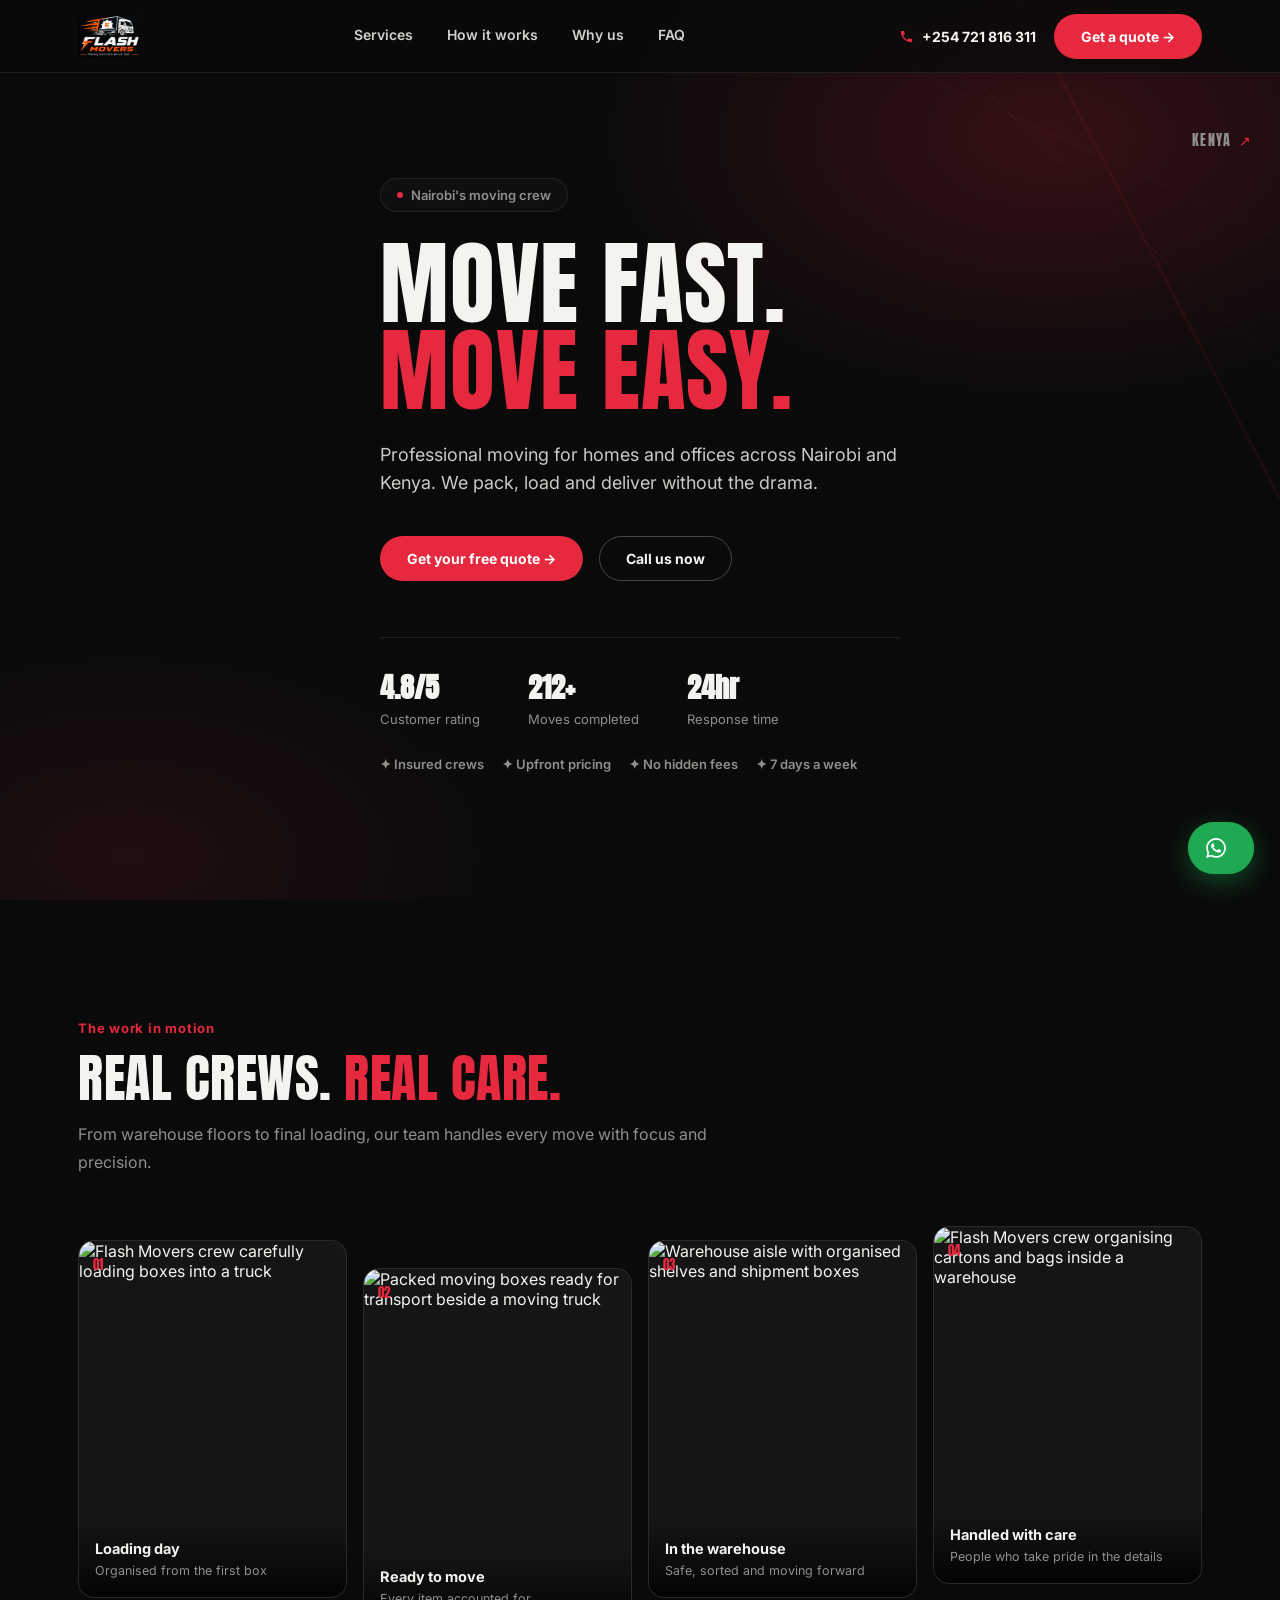
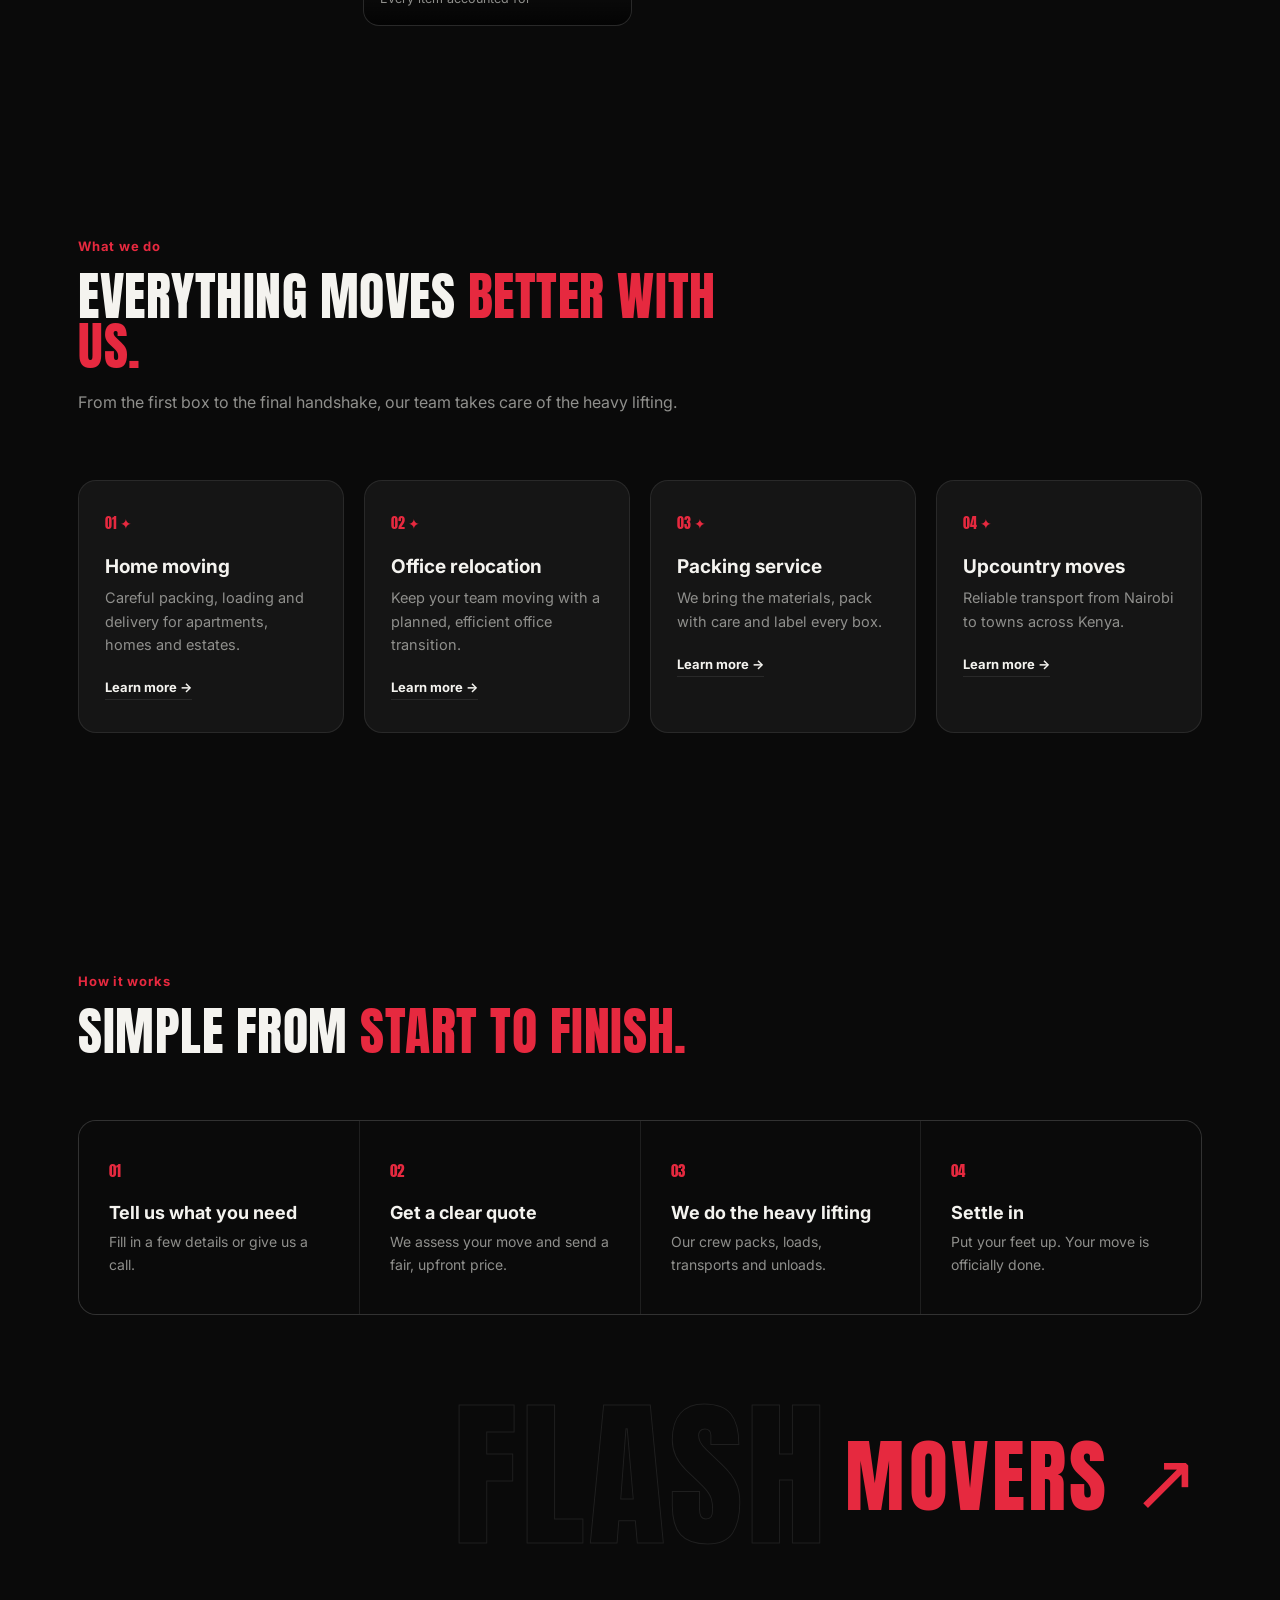
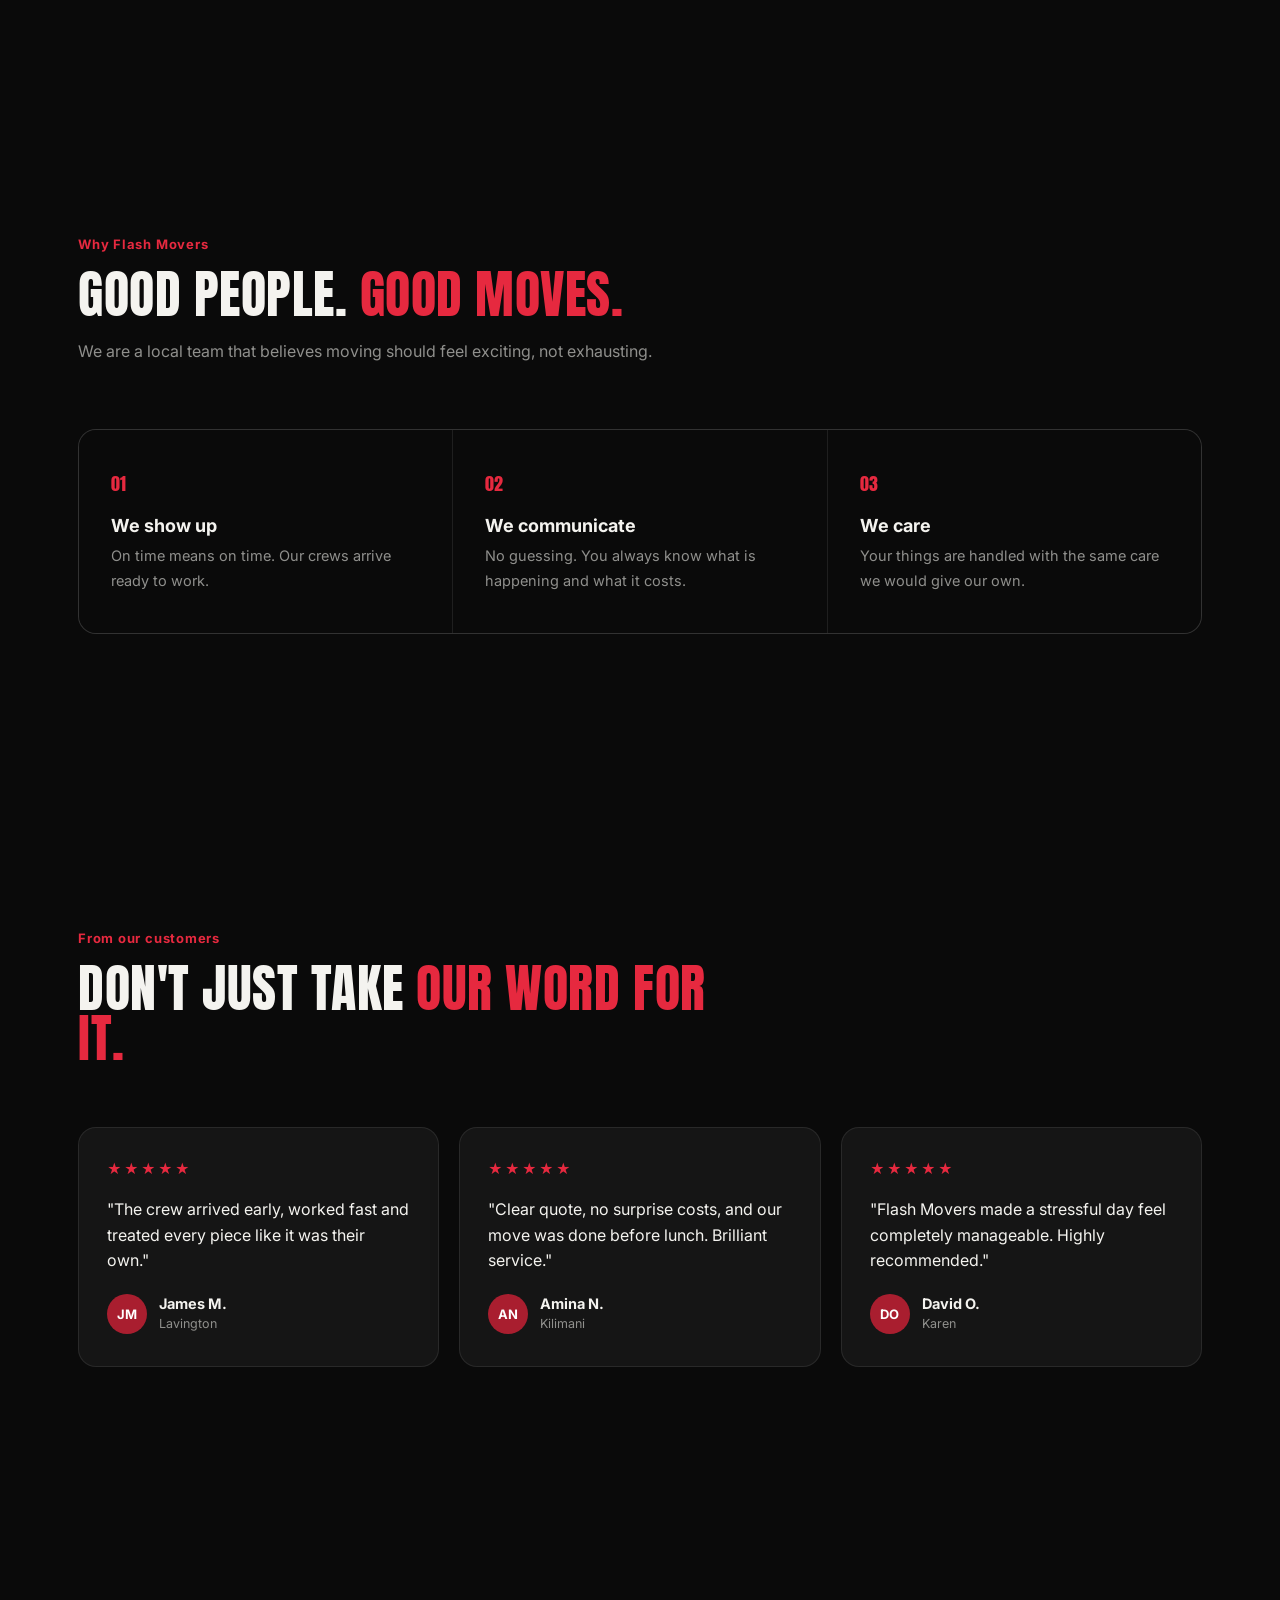
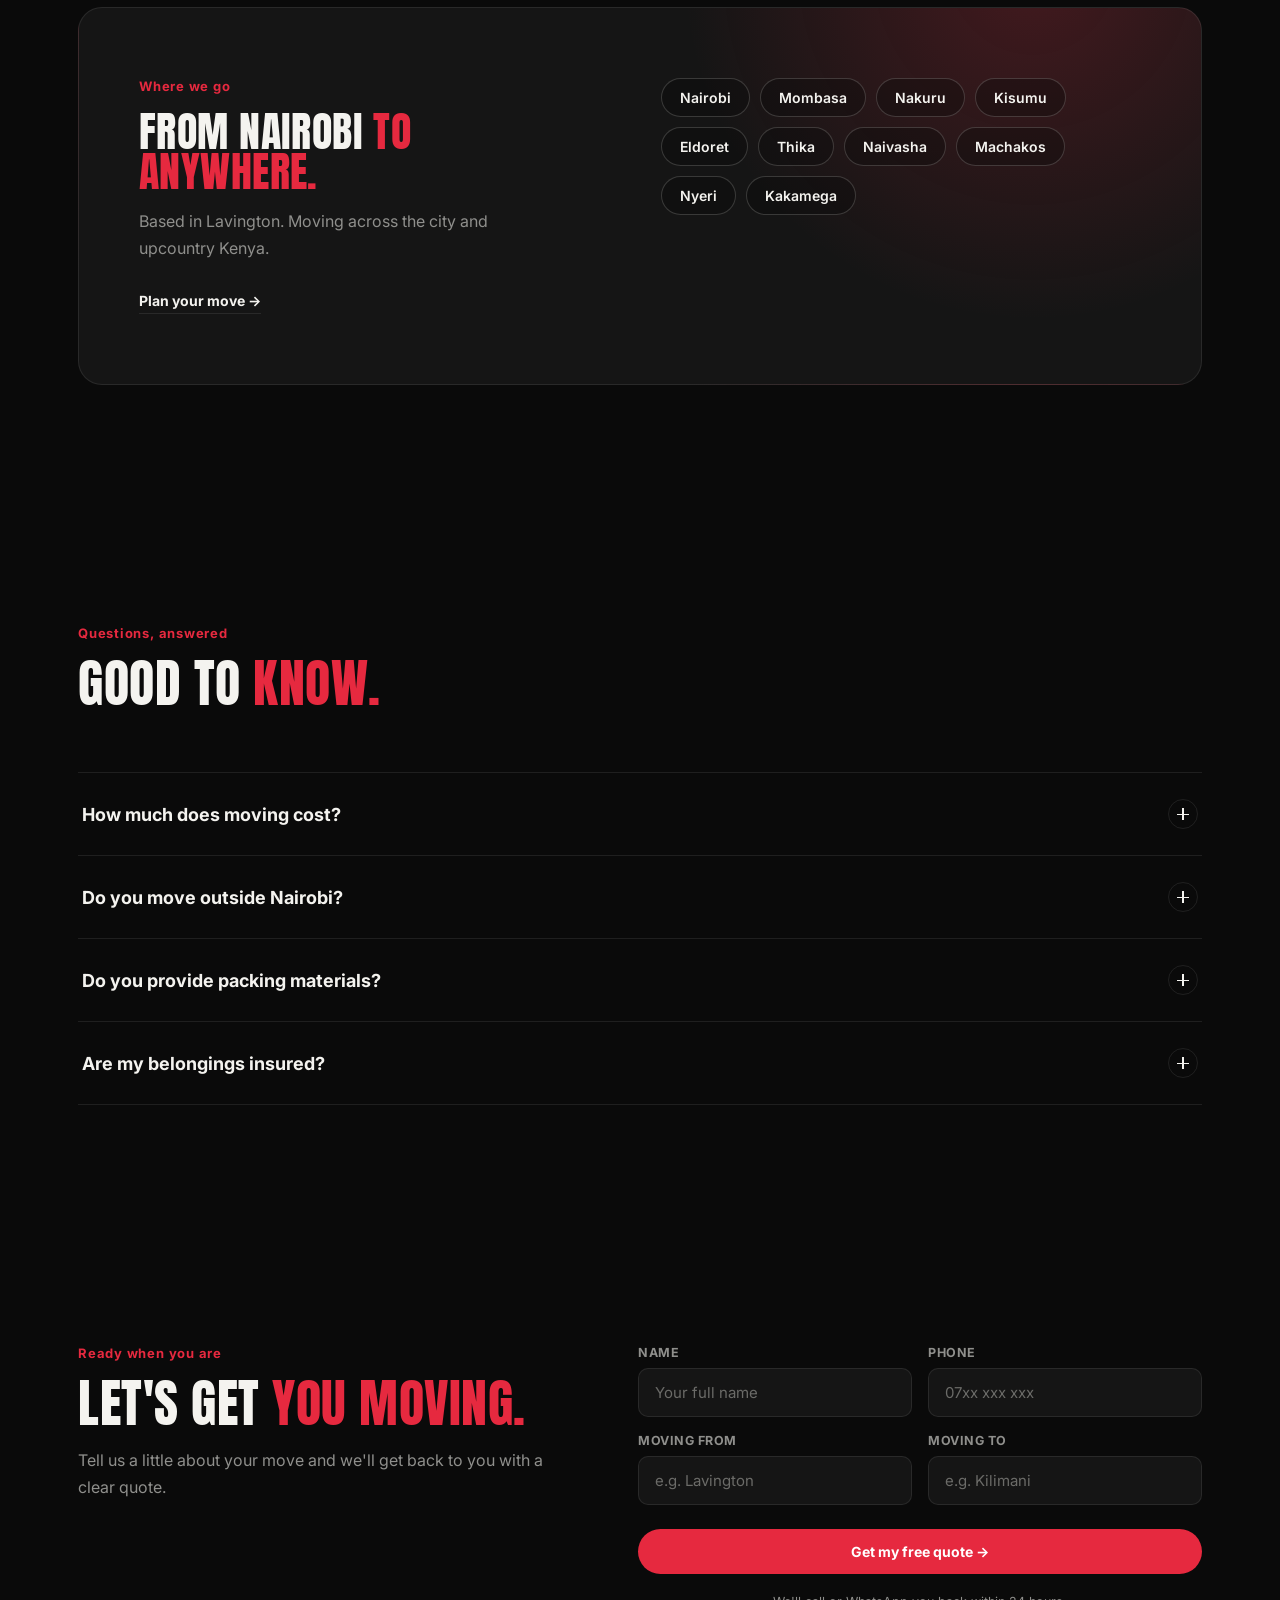
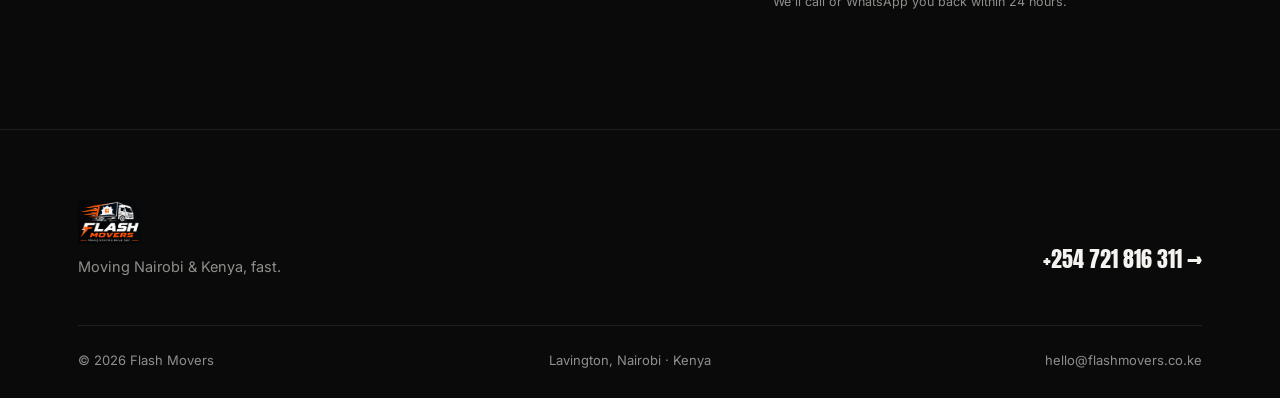
==== index.html @ 9893eeb0 "Rename flash-movers.html to index.html" ====
<!DOCTYPE html>
<html lang="en">
<head>
<meta charset="UTF-8">
<meta name="viewport" content="width=device-width, initial-scale=1, user-scalable=no">
<meta name="theme-color" content="#090909">
<meta name="description" content="Professional moving for homes and offices across Nairobi and Kenya. We pack, load and deliver without the drama.">
<title>Flash Movers | Moving Nairobi &amp; Kenya, fast.</title>
<link rel="preconnect" href="https://fonts.googleapis.com">
<link rel="preconnect" href="https://fonts.gstatic.com" crossorigin>
<link href="https://fonts.googleapis.com/css2?family=Anton&family=Inter:wght@400;500;600;700;800&display=swap" rel="stylesheet">
<style>
:root{
  --black:#0a0a0a;
  --charcoal:#151515;
  --charcoal-2:#1c1c1c;
  --red:#e6293f;
  --red-dim:#a91e2f;
  --white:#f4f3ef;
  --gray:#8f8f8c;
  --line:rgba(244,243,239,0.09);
}
*{margin:0;padding:0;box-sizing:border-box;}
html{scroll-behavior:smooth;}
body{
  background:var(--black);
  color:var(--white);
  font-family:'Inter',sans-serif;
  overflow-x:hidden;
  -webkit-font-smoothing:antialiased;
}
h1,h2,h3,.display{
  font-family:'Anton',sans-serif;
  font-weight:400;
  letter-spacing:0.01em;
  line-height:0.95;
  text-transform:uppercase;
}
a{color:inherit;text-decoration:none;}
ul{list-style:none;}
img{max-width:100%;display:block;}
button{font-family:inherit;}
.wrap{max-width:1180px;margin:0 auto;padding:0 28px;}
::selection{background:var(--red);color:var(--white);}

/* ---------- Nav ---------- */
header{
  position:fixed;top:0;left:0;right:0;z-index:50;
  background:rgba(10,10,10,0.82);backdrop-filter:blur(10px);
  border-bottom:1px solid var(--line);
}
.nav{display:flex;align-items:center;justify-content:space-between;height:72px;}
.logo{font-family:'Anton',sans-serif;font-size:20px;letter-spacing:0.03em;display:flex;align-items:center;gap:8px;text-transform:uppercase;}
.logo .bolt{color:var(--red);}
.logo img{height:44px;width:auto;display:block;}
.nav-links{display:flex;gap:34px;font-size:14px;font-weight:600;}
.nav-links a{position:relative;padding-bottom:4px;color:var(--white);opacity:0.85;}
.nav-links a::after{content:'';position:absolute;left:0;bottom:0;width:0;height:2px;background:var(--red);transition:width .3s ease;}
.nav-links a:hover{opacity:1;}
.nav-links a:hover::after{width:100%;}
.nav-right{display:flex;align-items:center;gap:18px;}
.nav-phone{font-size:14px;font-weight:700;display:flex;align-items:center;gap:8px;}
.nav-phone svg{width:15px;height:15px;fill:var(--red);}
.btn{
  display:inline-flex;align-items:center;gap:10px;padding:13px 26px;font-size:14px;font-weight:700;
  border-radius:999px;border:1px solid transparent;cursor:pointer;
  transition:transform .25s cubic-bezier(.2,.8,.2,1), background .3s ease, color .3s ease, border-color .3s ease;
}
.btn-primary{background:var(--red);color:#fff;}
.btn-primary:hover{transform:translateY(-2px);background:#ff3850;}
.btn-ghost{border-color:rgba(244,243,239,0.25);color:var(--white);background:transparent;}
.btn-ghost:hover{border-color:var(--white);transform:translateY(-2px);}
.btn-text{display:inline-flex;align-items:center;gap:8px;font-weight:700;font-size:14px;color:var(--white);border-bottom:1px solid var(--line);padding-bottom:4px;transition:border-color .3s ease,color .3s ease,gap .3s ease;}
.btn-text:hover{color:var(--red);border-color:var(--red);gap:12px;}
.menu-toggle{display:none;background:none;border:1px solid var(--line);border-radius:10px;width:40px;height:40px;align-items:center;justify-content:center;cursor:pointer;}
.menu-toggle svg{width:18px;height:18px;fill:var(--white);}
.mobile-menu{
  display:none;position:fixed;inset:72px 0 0 0;z-index:49;background:var(--black);
  padding:36px 28px;flex-direction:column;gap:4px;border-top:1px solid var(--line);
  transform:translateY(-12px);opacity:0;pointer-events:none;transition:opacity .3s ease, transform .3s ease;
}
.mobile-menu.open{opacity:1;transform:translateY(0);pointer-events:auto;}
.mobile-menu a{padding:18px 0;font-size:22px;font-family:'Anton',sans-serif;text-transform:uppercase;border-bottom:1px solid var(--line);}
.mobile-menu .btn{margin-top:24px;justify-content:center;}

/* ---------- Hero ---------- */
.hero{
  position:relative;min-height:100svh;display:flex;align-items:center;
  padding-top:110px;padding-bottom:60px;overflow:hidden;
}
.hero-bg{
  position:absolute;inset:0;z-index:0;
  background:
    radial-gradient(ellipse 60% 50% at 82% 15%, rgba(230,41,63,0.20), transparent 60%),
    radial-gradient(ellipse 50% 40% at 10% 95%, rgba(230,41,63,0.10), transparent 60%);
}
.hero-lines{position:absolute;inset:0;z-index:0;opacity:0.5;}
.hero-content{position:relative;z-index:2;max-width:780px;}
.eyebrow-tag{
  display:inline-flex;align-items:center;gap:8px;font-size:13px;font-weight:600;color:var(--gray);
  border:1px solid var(--line);padding:8px 16px;border-radius:999px;margin-bottom:28px;
  background:rgba(21,21,21,0.5);
}
.eyebrow-tag span.dot{width:6px;height:6px;border-radius:50%;background:var(--red);animation:pulse 1.6s infinite;}
@keyframes pulse{
  0%{box-shadow:0 0 0 0 rgba(230,41,63,0.6);}
  70%{box-shadow:0 0 0 8px rgba(230,41,63,0);}
  100%{box-shadow:0 0 0 0 rgba(230,41,63,0);}
}
.hero h1{font-size:clamp(46px,8vw,92px);margin-bottom:26px;}
.hero h1 em{font-style:normal;color:var(--red);}
.hero p.lead{font-size:18px;color:#c9c9c5;max-width:520px;line-height:1.6;margin-bottom:38px;}
.hero-ctas{display:flex;gap:16px;flex-wrap:wrap;margin-bottom:56px;}
.hero-stats{display:flex;gap:48px;flex-wrap:wrap;border-top:1px solid var(--line);padding-top:28px;margin-bottom:28px;}
.stat b{font-family:'Anton',sans-serif;font-size:28px;display:block;color:var(--white);}
.stat span{font-size:13px;color:var(--gray);}
.hero-tags{display:flex;flex-wrap:wrap;gap:8px 18px;font-size:13px;color:var(--gray);font-weight:600;}
.hero-kenya{
  position:absolute;right:28px;top:130px;z-index:2;font-family:'Anton',sans-serif;
  font-size:14px;letter-spacing:0.08em;color:var(--gray);display:flex;align-items:center;gap:8px;
}
.hero-kenya span{color:var(--red);}

/* ---------- Section shared ---------- */
section{padding:120px 0;position:relative;}
.section-head{max-width:640px;margin-bottom:64px;}
.section-eyebrow{font-size:13px;font-weight:700;letter-spacing:0.06em;color:var(--red);margin-bottom:18px;display:block;}
.section-head h2{font-size:clamp(32px,4.5vw,52px);margin-bottom:18px;}
.section-head h2 em{font-style:normal;color:var(--red);}
.section-head p{color:var(--gray);font-size:16px;line-height:1.7;}

/* ---------- Gallery (work in motion) ---------- */
.work-grid{display:grid;grid-template-columns:repeat(4,1fr);gap:16px;}
.work-item{position:relative;border-radius:16px;overflow:hidden;aspect-ratio:3/4;border:1px solid var(--line);background:var(--charcoal);}
.work-item:nth-child(2){transform:translateY(28px);}
.work-item:nth-child(4){transform:translateY(-14px);}
.work-item img{width:100%;height:100%;object-fit:cover;transition:transform .5s cubic-bezier(.2,.8,.2,1);}
.work-item:hover img{transform:scale(1.07);}
.work-num{position:absolute;top:14px;left:14px;font-family:'Anton',sans-serif;font-size:13px;color:var(--red);z-index:1;}
.work-cap{
  position:absolute;left:0;right:0;bottom:0;padding:18px 16px;
  background:linear-gradient(0deg, rgba(0,0,0,0.85), transparent);
}
.work-cap b{display:block;font-size:14.5px;font-weight:700;margin-bottom:2px;}
.work-cap span{font-size:12.5px;color:var(--gray);}

/* ---------- Services ---------- */
.services-grid{display:grid;grid-template-columns:repeat(4,1fr);gap:20px;}
.service-card{
  background:var(--charcoal);border:1px solid var(--line);border-radius:18px;
  padding:32px 26px;transition:border-color .3s ease, transform .3s ease, background .3s ease;
}
.service-card:hover{border-color:rgba(230,41,63,0.5);transform:translateY(-6px);background:var(--charcoal-2);}
.service-num{font-family:'Anton',sans-serif;font-size:14px;color:var(--red);display:flex;align-items:center;gap:6px;margin-bottom:24px;}
.service-card h3{font-family:'Inter',sans-serif;text-transform:none;font-weight:700;font-size:19px;margin-bottom:10px;letter-spacing:0;}
.service-card p{font-size:14.5px;color:var(--gray);line-height:1.6;margin-bottom:20px;}
.service-card .btn-text{font-size:13px;}

/* ---------- Process ---------- */
.process-wrap{position:relative;}
.process{
  display:grid;grid-template-columns:repeat(4,1fr);gap:1px;
  background:var(--line);border:1px solid var(--line);border-radius:18px;overflow:hidden;
}
.process-step{background:var(--black);padding:38px 30px;position:relative;}
.process-step .num{font-family:'Anton',sans-serif;font-size:15px;color:var(--red);display:block;margin-bottom:22px;}
.process-step h3{font-family:'Inter',sans-serif;text-transform:none;font-size:18px;font-weight:700;letter-spacing:0;margin-bottom:10px;}
.process-step p{font-size:14px;color:var(--gray);line-height:1.6;}
.process-wm{
  font-family:'Anton',sans-serif;font-size:clamp(60px,13vw,160px);color:transparent;
  -webkit-text-stroke:1px var(--line);text-align:right;margin-top:40px;letter-spacing:0.02em;
  display:flex;align-items:center;justify-content:flex-end;gap:16px;
}
.process-wm span{-webkit-text-stroke:0;color:var(--red);font-size:0.5em;}

/* ---------- Why us ---------- */
.why-grid{display:grid;grid-template-columns:repeat(3,1fr);gap:1px;background:var(--line);border:1px solid var(--line);border-radius:18px;overflow:hidden;margin-bottom:56px;}
.why-item{background:var(--black);padding:40px 32px;}
.why-num{font-family:'Anton',sans-serif;color:var(--red);font-size:18px;display:block;margin-bottom:20px;}
.why-item h3{font-family:'Inter',sans-serif;text-transform:none;letter-spacing:0;font-size:18px;font-weight:700;margin-bottom:10px;}
.why-item p{font-size:14.5px;color:var(--gray);line-height:1.7;}
.why-wm{
  font-family:'Anton',sans-serif;font-size:clamp(50px,11vw,140px);color:transparent;
  -webkit-text-stroke:1px var(--line);text-align:center;letter-spacing:0.02em;display:flex;
  align-items:center;justify-content:center;gap:16px;
}
.why-wm span{-webkit-text-stroke:0;color:var(--red);font-size:0.55em;}

/* ---------- Testimonials ---------- */
.testi-grid{display:grid;grid-template-columns:repeat(3,1fr);gap:20px;}
.testi-card{background:var(--charcoal);border:1px solid var(--line);border-radius:18px;padding:32px 28px;display:flex;flex-direction:column;gap:20px;}
.stars{color:var(--red);font-size:14px;letter-spacing:2px;}
.testi-card blockquote{font-size:16px;line-height:1.6;color:var(--white);flex:1;}
.testi-who{display:flex;align-items:center;gap:12px;}
.testi-avatar{
  width:40px;height:40px;border-radius:50%;background:var(--red-dim);color:#fff;
  display:flex;align-items:center;justify-content:center;font-size:13px;font-weight:700;flex-shrink:0;
}
.testi-who b{display:block;font-size:14.5px;font-weight:700;}
.testi-who span{font-size:12.5px;color:var(--gray);}

/* ---------- Coverage ---------- */
.coverage{
  border-radius:24px;padding:70px 60px;display:flex;justify-content:space-between;gap:40px;
  flex-wrap:wrap;position:relative;overflow:hidden;isolation:isolate;
  background:
    radial-gradient(circle 500px at 85% -10%, rgba(230,41,63,0.22), transparent 70%),
    var(--charcoal);
  border:1px solid var(--line);
}
.coverage-text{max-width:420px;position:relative;z-index:1;}
.coverage-text h2{font-size:clamp(28px,4vw,42px);margin-bottom:16px;}
.coverage-text h2 em{font-style:normal;color:var(--red);}
.coverage-text p{color:var(--gray);line-height:1.7;margin-bottom:28px;}
.coverage-towns{display:flex;flex-wrap:wrap;gap:10px;position:relative;z-index:1;align-content:flex-start;max-width:480px;}
.town{padding:10px 18px;border:1px solid rgba(244,243,239,0.18);border-radius:999px;font-size:14px;font-weight:600;background:rgba(10,10,10,0.35);}

/* ---------- FAQ ---------- */
.faq-list{border-top:1px solid var(--line);}
.faq-item{border-bottom:1px solid var(--line);}
.faq-q{
  display:flex;align-items:center;justify-content:space-between;gap:20px;width:100%;
  background:none;border:none;color:var(--white);text-align:left;padding:26px 4px;
  font-size:18px;font-weight:700;cursor:pointer;font-family:'Inter',sans-serif;
}
.faq-q .plus{
  flex-shrink:0;width:30px;height:30px;border-radius:50%;border:1px solid var(--line);
  display:flex;align-items:center;justify-content:center;position:relative;transition:transform .3s ease,border-color .3s ease;
}
.faq-q .plus::before,.faq-q .plus::after{content:'';position:absolute;background:var(--white);transition:transform .3s ease;}
.faq-q .plus::before{width:12px;height:1.5px;}
.faq-q .plus::after{width:1.5px;height:12px;}
.faq-item.open .faq-q .plus{border-color:var(--red);}
.faq-item.open .faq-q .plus::after{transform:rotate(90deg) scaleY(0);}
.faq-a{max-height:0;overflow:hidden;transition:max-height .35s ease;}
.faq-a p{padding:0 4px 26px;color:var(--gray);font-size:15px;line-height:1.7;max-width:640px;}

/* ---------- Contact ---------- */
.contact-grid{display:grid;grid-template-columns:1fr 1fr;gap:60px;align-items:flex-start;}
.contact-text h2{font-size:clamp(32px,4.5vw,52px);margin-bottom:18px;}
.contact-text h2 em{font-style:normal;color:var(--red);}
.contact-text p{color:var(--gray);font-size:16px;line-height:1.7;}
.contact-form{display:grid;grid-template-columns:1fr 1fr;gap:16px;}
.field{display:flex;flex-direction:column;gap:8px;}
.field.full{grid-column:1/-1;}
.field label{font-size:12.5px;font-weight:700;color:var(--gray);text-transform:uppercase;letter-spacing:0.04em;}
.field input{
  background:var(--charcoal);border:1px solid var(--line);border-radius:10px;padding:14px 16px;
  color:var(--white);font-size:15px;font-family:'Inter',sans-serif;transition:border-color .3s ease;
}
.field input:focus{outline:none;border-color:var(--red);}
.field input::placeholder{color:#6b6b68;}
.contact-form .btn{grid-column:1/-1;justify-content:center;margin-top:8px;}
.form-note{grid-column:1/-1;font-size:12.5px;color:var(--gray);text-align:center;margin-top:4px;}

/* ---------- Footer ---------- */
footer{border-top:1px solid var(--line);padding:70px 0 30px;}
.footer-top{display:flex;justify-content:space-between;align-items:flex-end;flex-wrap:wrap;gap:24px;margin-bottom:50px;}
.footer-brand .logo{margin-bottom:14px;}
.footer-brand p{color:var(--gray);font-size:14.5px;}
.footer-phone{font-family:'Anton',sans-serif;font-size:22px;display:flex;align-items:center;gap:10px;}
.footer-phone svg{width:16px;height:16px;fill:var(--red);}
.footer-bottom{border-top:1px solid var(--line);padding-top:26px;display:flex;justify-content:space-between;flex-wrap:wrap;gap:12px;font-size:13px;color:var(--gray);}
.footer-bottom a:hover{color:var(--red);}

/* ---------- Responsive ---------- */
@media (max-width:900px){
  .nav-links{display:none;}
  .menu-toggle{display:flex;}
  .nav-phone{display:none;}
  .hero-kenya{display:none;}
  .work-grid{grid-template-columns:repeat(2,1fr);}
  .work-item:nth-child(2),.work-item:nth-child(4){transform:none;}
  .services-grid{grid-template-columns:1fr 1fr;}
  .process{grid-template-columns:1fr 1fr;}
  .why-grid{grid-template-columns:1fr;}
  .testi-grid{grid-template-columns:1fr;}
  .contact-grid{grid-template-columns:1fr;}
  .coverage{padding:44px 26px;}
  .footer-top{flex-direction:column;align-items:flex-start;}
}
@media (max-width:560px){
  .services-grid{grid-template-columns:1fr;}
  .process{grid-template-columns:1fr;}
  .contact-form{grid-template-columns:1fr;}
  .hero-stats{gap:30px;}
  .hero-ctas{flex-direction:column;width:100%;}
  .hero-ctas .btn{width:100%;justify-content:center;}
}

@media (prefers-reduced-motion: reduce){
  *{animation-duration:0.001ms !important;transition-duration:0.001ms !important;}
  .reveal{opacity:1;transform:none;}
}

:focus-visible{outline:2px solid var(--red);outline-offset:3px;}

/* ---------- Cursor flash trail ---------- */
#flash-trail{position:fixed;inset:0;pointer-events:none;z-index:40;mix-blend-mode:screen;}
.streak{
  position:absolute;width:2px;height:160px;
  background:linear-gradient(180deg, transparent, rgba(230,41,63,0.9), transparent);
  border-radius:2px;transform-origin:center;opacity:0;filter:blur(0.5px);
}
@media (max-width:900px){#flash-trail{display:none;}}

/* ---------- WhatsApp float ---------- */
.wa-float{
  position:fixed;bottom:26px;right:26px;z-index:60;display:flex;align-items:center;gap:10px;
  background:#1ea952;color:#fff;padding:14px 16px;border-radius:999px;
  box-shadow:0 8px 26px rgba(30,169,82,0.4);font-size:14px;font-weight:700;
  transition:transform .3s cubic-bezier(.2,.8,.2,1), padding .3s ease;
}
.wa-float svg{width:24px;height:24px;fill:#fff;flex-shrink:0;}
.wa-float span{max-width:0;overflow:hidden;white-space:nowrap;transition:max-width .35s ease;}
.wa-float:hover{transform:translateY(-4px) scale(1.03);}
.wa-float:hover span{max-width:140px;}
.wa-float::after{
  content:'';position:absolute;inset:0;border-radius:999px;
  border:2px solid rgba(30,169,82,0.6);animation:ring 2.2s infinite;
}
@keyframes ring{
  0%{transform:scale(1);opacity:0.7;}
  100%{transform:scale(1.5);opacity:0;}
}
@media (max-width:560px){
  .wa-float{bottom:18px;right:18px;padding:14px;}
  .wa-float span{display:none;}
}
</style>
</head>
<body>
<div id="flash-trail"></div>

<a class="wa-float" href="https://wa.me/254721816311" target="_blank" rel="noopener" aria-label="Chat with us on WhatsApp">
  <svg viewBox="0 0 24 24"><path d="M12.04 2C6.58 2 2.13 6.45 2.13 11.91c0 1.75.46 3.45 1.32 4.95L2 22l5.28-1.38a9.86 9.86 0 0 0 4.76 1.21h.01c5.46 0 9.9-4.45 9.9-9.91C21.96 6.45 17.5 2 12.04 2zm0 18.02h-.01a8.1 8.1 0 0 1-4.14-1.13l-.3-.18-3.13.82.84-3.05-.19-.31a8.13 8.13 0 0 1-1.24-4.26c0-4.5 3.66-8.16 8.17-8.16 2.18 0 4.23.85 5.78 2.4a8.1 8.1 0 0 1 2.39 5.77c0 4.5-3.67 8.1-8.17 8.1zm4.48-6.12c-.24-.12-1.45-.72-1.68-.8-.22-.08-.39-.12-.55.12-.16.24-.63.8-.78.97-.14.16-.29.18-.53.06-.24-.12-1.03-.38-1.96-1.21-.72-.65-1.21-1.44-1.35-1.68-.14-.24-.02-.37.11-.49.11-.11.24-.29.36-.43.12-.14.16-.24.24-.4.08-.16.04-.31-.02-.43-.06-.12-.55-1.32-.75-1.81-.2-.48-.4-.41-.55-.42-.14-.01-.31-.01-.47-.01a.9.9 0 0 0-.65.31c-.22.24-.86.84-.86 2.05 0 1.21.88 2.38 1 2.54.12.16 1.73 2.64 4.19 3.7.59.25 1.05.4 1.41.52.59.19 1.13.16 1.56.1.48-.07 1.45-.59 1.65-1.17.2-.57.2-1.06.14-1.17-.06-.11-.22-.17-.46-.29z"/></svg>
  <span>Chat on WhatsApp</span>
</a>

<header id="site-header">
  <div class="wrap nav">
    <a href="#" class="logo" aria-label="Flash Movers home"><img src="[data-uri]" alt="Flash Movers logo"></a>
    <nav class="nav-links">
      <a href="#services">Services</a>
      <a href="#process">How it works</a>
      <a href="#why">Why us</a>
      <a href="#faq">FAQ</a>
    </nav>
    <div class="nav-right">
      <a class="nav-phone" href="tel:+254721816311">
        <svg viewBox="0 0 24 24"><path d="M6.6 10.8c1.4 2.8 3.8 5.1 6.6 6.6l2.2-2.2c.3-.3.7-.4 1-.2 1.1.4 2.3.6 3.6.6.6 0 1 .4 1 1V20c0 .6-.4 1-1 1C10.5 21 3 13.5 3 4c0-.6.4-1 1-1h3.5c.6 0 1 .4 1 1 0 1.3.2 2.5.6 3.6.1.4 0 .8-.2 1L6.6 10.8z"/></svg>
        +254 721 816 311
      </a>
      <a href="#contact" class="btn btn-primary">Get a quote →</a>
      <button class="menu-toggle" id="menuToggle" aria-label="Menu" aria-expanded="false">
        <svg viewBox="0 0 24 24"><path d="M3 6h18v2H3zm0 5h18v2H3zm0 5h18v2H3z"/></svg>
      </button>
    </div>
  </div>
  <div class="mobile-menu" id="mobileMenu">
    <a href="#services">Services</a>
    <a href="#process">How it works</a>
    <a href="#why">Why us</a>
    <a href="#faq">FAQ</a>
    <a href="#contact" class="btn btn-primary">Get a quote →</a>
  </div>
</header>

<main id="main">

  <!-- HERO -->
  <section class="hero">
    <div class="hero-bg"></div>
    <svg class="hero-lines" viewBox="0 0 1180 700" preserveAspectRatio="none" xmlns="http://www.w3.org/2000/svg">
      <line x1="700" y1="0" x2="1180" y2="220" stroke="rgba(244,243,239,0.06)" stroke-width="1"/>
      <line x1="820" y1="0" x2="1180" y2="340" stroke="rgba(244,243,239,0.06)" stroke-width="1"/>
      <line x1="940" y1="0" x2="1180" y2="460" stroke="rgba(230,41,63,0.18)" stroke-width="2"/>
    </svg>
    <div class="hero-kenya">KENYA <span>↗</span></div>
    <div class="wrap">
      <div class="hero-content">
        <div class="eyebrow-tag reveal"><span class="dot"></span>Nairobi's moving crew</div>
        <h1 class="reveal">Move fast.<br><em>Move easy.</em></h1>
        <p class="lead reveal">Professional moving for homes and offices across Nairobi and Kenya. We pack, load and deliver without the drama.</p>
        <div class="hero-ctas reveal">
          <a href="#contact" class="btn btn-primary">Get your free quote →</a>
          <a href="tel:+254721816311" class="btn btn-ghost">Call us now</a>
        </div>
        <div class="hero-stats reveal">
          <div class="stat"><b>4.8/5</b><span>Customer rating</span></div>
          <div class="stat"><b>212+</b><span>Moves completed</span></div>
          <div class="stat"><b>24hr</b><span>Response time</span></div>
        </div>
        <div class="hero-tags reveal">
          <span>✦ Insured crews</span><span>✦ Upfront pricing</span><span>✦ No hidden fees</span><span>✦ 7 days a week</span>
        </div>
      </div>
    </div>
  </section>

  <!-- WORK / GALLERY -->
  <section id="work">
    <div class="wrap">
      <div class="section-head reveal">
        <span class="section-eyebrow">The work in motion</span>
        <h2>Real crews. <em>Real care.</em></h2>
        <p>From warehouse floors to final loading, our team handles every move with focus and precision.</p>
      </div>
      <div class="work-grid">
        <div class="work-item reveal">
          <span class="work-num">01</span>
          <img src="https://hebbkx1anhila5yf.public.blob.vercel-storage.com/IMG-20260909-WA0002-cwsVwOy7eQ5F6Iq6mQ6Emeg6RTIFWV.jpg" alt="Flash Movers crew carefully loading boxes into a truck" loading="lazy">
          <div class="work-cap"><b>Loading day</b><span>Organised from the first box</span></div>
        </div>
        <div class="work-item reveal">
          <span class="work-num">02</span>
          <img src="https://hebbkx1anhila5yf.public.blob.vercel-storage.com/IMG-20260909-WA0001-qtTvQecqm6yIvCEgnkXsB4T1a6NpId.jpg" alt="Packed moving boxes ready for transport beside a moving truck" loading="lazy">
          <div class="work-cap"><b>Ready to move</b><span>Every item accounted for</span></div>
        </div>
        <div class="work-item reveal">
          <span class="work-num">03</span>
          <img src="https://hebbkx1anhila5yf.public.blob.vercel-storage.com/IMG-20260909-WA0000-IuqR73CQk0proltJI3Mdv50hxv59o3.jpg" alt="Warehouse aisle with organised shelves and shipment boxes" loading="lazy">
          <div class="work-cap"><b>In the warehouse</b><span>Safe, sorted and moving forward</span></div>
        </div>
        <div class="work-item reveal">
          <span class="work-num">04</span>
          <img src="https://hebbkx1anhila5yf.public.blob.vercel-storage.com/IMG-20260909-WA0003-02sV8kQp55iuXsOg1r8ipx4u2zFYtL.jpg" alt="Flash Movers crew organising cartons and bags inside a warehouse" loading="lazy">
          <div class="work-cap"><b>Handled with care</b><span>People who take pride in the details</span></div>
        </div>
      </div>
    </div>
  </section>

  <!-- SERVICES -->
  <section id="services">
    <div class="wrap">
      <div class="section-head reveal">
        <span class="section-eyebrow">What we do</span>
        <h2>Everything moves <em>better with us.</em></h2>
        <p>From the first box to the final handshake, our team takes care of the heavy lifting.</p>
      </div>
      <div class="services-grid">
        <div class="service-card reveal">
          <span class="service-num">01 ✦</span>
          <h3>Home moving</h3>
          <p>Careful packing, loading and delivery for apartments, homes and estates.</p>
          <a href="#contact" class="btn-text">Learn more →</a>
        </div>
        <div class="service-card reveal">
          <span class="service-num">02 ✦</span>
          <h3>Office relocation</h3>
          <p>Keep your team moving with a planned, efficient office transition.</p>
          <a href="#contact" class="btn-text">Learn more →</a>
        </div>
        <div class="service-card reveal">
          <span class="service-num">03 ✦</span>
          <h3>Packing service</h3>
          <p>We bring the materials, pack with care and label every box.</p>
          <a href="#contact" class="btn-text">Learn more →</a>
        </div>
        <div class="service-card reveal">
          <span class="service-num">04 ✦</span>
          <h3>Upcountry moves</h3>
          <p>Reliable transport from Nairobi to towns across Kenya.</p>
          <a href="#contact" class="btn-text">Learn more →</a>
        </div>
      </div>
    </div>
  </section>

  <!-- PROCESS -->
  <section id="process">
    <div class="wrap process-wrap">
      <div class="section-head reveal">
        <span class="section-eyebrow">How it works</span>
        <h2>Simple from <em>start to finish.</em></h2>
      </div>
      <div class="process reveal">
        <div class="process-step">
          <span class="num">01</span>
          <h3>Tell us what you need</h3>
          <p>Fill in a few details or give us a call.</p>
        </div>
        <div class="process-step">
          <span class="num">02</span>
          <h3>Get a clear quote</h3>
          <p>We assess your move and send a fair, upfront price.</p>
        </div>
        <div class="process-step">
          <span class="num">03</span>
          <h3>We do the heavy lifting</h3>
          <p>Our crew packs, loads, transports and unloads.</p>
        </div>
        <div class="process-step">
          <span class="num">04</span>
          <h3>Settle in</h3>
          <p>Put your feet up. Your move is officially done.</p>
        </div>
      </div>
      <div class="process-wm reveal">FLASH <span>MOVERS ↗</span></div>
    </div>
  </section>

  <!-- WHY US -->
  <section id="why">
    <div class="wrap">
      <div class="section-head reveal">
        <span class="section-eyebrow">Why Flash Movers</span>
        <h2>Good people. <em>Good moves.</em></h2>
        <p>We are a local team that believes moving should feel exciting, not exhausting.</p>
      </div>
      <div class="why-grid reveal">
        <div class="why-item">
          <span class="why-num">01</span>
          <h3>We show up</h3>
          <p>On time means on time. Our crews arrive ready to work.</p>
        </div>
        <div class="why-item">
          <span class="why-num">02</span>
          <h3>We communicate</h3>
          <p>No guessing. You always know what is happening and what it costs.</p>
        </div>
        <div class="why-item">
          <span class="why-num">03</span>
          <h3>We care</h3>
          <p>Your things are handled with the same care we would give our own.</p>
        </div>
      </div>
    </div>
  </section>

  <!-- TESTIMONIALS -->
  <section id="testimonials">
    <div class="wrap">
      <div class="section-head reveal">
        <span class="section-eyebrow">From our customers</span>
        <h2>Don't just take <em>our word for it.</em></h2>
      </div>
      <div class="testi-grid">
        <div class="testi-card reveal">
          <div class="stars">★★★★★</div>
          <blockquote>"The crew arrived early, worked fast and treated every piece like it was their own."</blockquote>
          <div class="testi-who">
            <div class="testi-avatar">JM</div>
            <div><b>James M.</b><span>Lavington</span></div>
          </div>
        </div>
        <div class="testi-card reveal">
          <div class="stars">★★★★★</div>
          <blockquote>"Clear quote, no surprise costs, and our move was done before lunch. Brilliant service."</blockquote>
          <div class="testi-who">
            <div class="testi-avatar">AN</div>
            <div><b>Amina N.</b><span>Kilimani</span></div>
          </div>
        </div>
        <div class="testi-card reveal">
          <div class="stars">★★★★★</div>
          <blockquote>"Flash Movers made a stressful day feel completely manageable. Highly recommended."</blockquote>
          <div class="testi-who">
            <div class="testi-avatar">DO</div>
            <div><b>David O.</b><span>Karen</span></div>
          </div>
        </div>
      </div>
    </div>
  </section>

  <!-- COVERAGE -->
  <section id="coverage">
    <div class="wrap">
      <div class="coverage reveal">
        <div class="coverage-text">
          <span class="section-eyebrow">Where we go</span>
          <h2>From Nairobi <em>to anywhere.</em></h2>
          <p>Based in Lavington. Moving across the city and upcountry Kenya.</p>
          <a href="#contact" class="btn-text">Plan your move →</a>
        </div>
        <div class="coverage-towns">
          <span class="town">Nairobi</span>
          <span class="town">Mombasa</span>
          <span class="town">Nakuru</span>
          <span class="town">Kisumu</span>
          <span class="town">Eldoret</span>
          <span class="town">Thika</span>
          <span class="town">Naivasha</span>
          <span class="town">Machakos</span>
          <span class="town">Nyeri</span>
          <span class="town">Kakamega</span>
        </div>
      </div>
    </div>
  </section>

  <!-- FAQ -->
  <section id="faq">
    <div class="wrap">
      <div class="section-head reveal">
        <span class="section-eyebrow">Questions, answered</span>
        <h2>Good to <em>know.</em></h2>
      </div>
      <div class="faq-list reveal">
        <div class="faq-item">
          <button class="faq-q"><span>How much does moving cost?</span><span class="plus"></span></button>
          <div class="faq-a"><p>Cost depends on the size of your move, distance and how much packing you need. Tell us a few details and we'll send a clear, upfront quote with no hidden fees.</p></div>
        </div>
        <div class="faq-item">
          <button class="faq-q"><span>Do you move outside Nairobi?</span><span class="plus"></span></button>
          <div class="faq-a"><p>Yes. Alongside local Nairobi moves, we run upcountry moves to towns across Kenya including Mombasa, Kisumu, Nakuru, Eldoret and more.</p></div>
        </div>
        <div class="faq-item">
          <button class="faq-q"><span>Do you provide packing materials?</span><span class="plus"></span></button>
          <div class="faq-a"><p>Yes, we bring boxes, padding, wrapping and labels as part of our packing service, and our crew packs everything with care.</p></div>
        </div>
        <div class="faq-item">
          <button class="faq-q"><span>Are my belongings insured?</span><span class="plus"></span></button>
          <div class="faq-a"><p>Yes, every move is handled by an insured crew, so your belongings are covered from loading to delivery.</p></div>
        </div>
      </div>
    </div>
  </section>

  <!-- CONTACT -->
  <section id="contact">
    <div class="wrap contact-grid">
      <div class="contact-text reveal">
        <span class="section-eyebrow">Ready when you are</span>
        <h2>Let's get <em>you moving.</em></h2>
        <p>Tell us a little about your move and we'll get back to you with a clear quote.</p>
      </div>
      <form class="contact-form reveal" id="quoteForm">
        <div class="field">
          <label for="name">Name</label>
          <input type="text" id="name" placeholder="Your full name" required>
        </div>
        <div class="field">
          <label for="phone">Phone</label>
          <input type="tel" id="phone" placeholder="07xx xxx xxx" required>
        </div>
        <div class="field">
          <label for="from">Moving from</label>
          <input type="text" id="from" placeholder="e.g. Lavington" required>
        </div>
        <div class="field">
          <label for="to">Moving to</label>
          <input type="text" id="to" placeholder="e.g. Kilimani" required>
        </div>
        <button type="submit" class="btn btn-primary">Get my free quote →</button>
        <span class="form-note">We'll call or WhatsApp you back within 24 hours.</span>
      </form>
    </div>
  </section>

</main>

<footer>
  <div class="wrap">
    <div class="footer-top">
      <div class="footer-brand">
        <a href="#" class="logo" aria-label="Flash Movers home"><img src="[data-uri]" alt="Flash Movers logo"></a>
        <p>Moving Nairobi &amp; Kenya, fast.</p>
      </div>
      <a class="footer-phone" href="tel:+254721816311">+254 721 816 311 →</a>
    </div>
    <div class="footer-bottom">
      <span>© 2026 Flash Movers</span>
      <span>Lavington, Nairobi · Kenya</span>
      <a href="mailto:hello@flashmovers.co.ke">hello@flashmovers.co.ke</a>
    </div>
  </div>
</footer>

<script>
// Cursor flash trail
(function(){
  const trailBox = document.getElementById('flash-trail');
  if (!trailBox || matchMedia('(prefers-reduced-motion: reduce)').matches) return;
  let last = 0;
  window.addEventListener('mousemove', (e) => {
    const now = Date.now();
    if (now - last < 45) return;
    last = now;
    const s = document.createElement('div');
    s.className = 'streak';
    const angle = Math.random() * 40 - 20;
    s.style.left = e.clientX + 'px';
    s.style.top = (e.clientY - 90) + 'px';
    s.style.transform = `rotate(${angle}deg)`;
    trailBox.appendChild(s);
    requestAnimationFrame(() => {
      s.style.transition = 'opacity .5s ease, transform .5s ease';
      s.style.opacity = '1';
      requestAnimationFrame(() => {
        s.style.opacity = '0';
        s.style.transform += ' scaleY(0.6)';
      });
    });
    setTimeout(() => s.remove(), 600);
  }, { passive: true });
})();

// Mobile menu
const menuToggle = document.getElementById('menuToggle');
const mobileMenu = document.getElementById('mobileMenu');
menuToggle.addEventListener('click', () => {
  const open = mobileMenu.classList.toggle('open');
  menuToggle.setAttribute('aria-expanded', open);
});
mobileMenu.querySelectorAll('a').forEach(a => a.addEventListener('click', () => {
  mobileMenu.classList.remove('open');
  menuToggle.setAttribute('aria-expanded', 'false');
}));

// FAQ accordion
document.querySelectorAll('.faq-item').forEach(item => {
  const q = item.querySelector('.faq-q');
  const a = item.querySelector('.faq-a');
  q.addEventListener('click', () => {
    const isOpen = item.classList.contains('open');
    document.querySelectorAll('.faq-item.open').forEach(other => {
      if (other !== item) {
        other.classList.remove('open');
        other.querySelector('.faq-a').style.maxHeight = null;
      }
    });
    if (isOpen) {
      item.classList.remove('open');
      a.style.maxHeight = null;
    } else {
      item.classList.add('open');
      a.style.maxHeight = a.scrollHeight + 'px';
    }
  });
});

// Contact form (demo submit)
document.getElementById('quoteForm').addEventListener('submit', (e) => {
  e.preventDefault();
  const btn = e.target.querySelector('button[type="submit"]');
  const original = btn.textContent;
  btn.textContent = 'Thanks — we\'ll be in touch →';
  btn.style.background = '#1ea952';
  setTimeout(() => { btn.textContent = original; btn.style.background = ''; e.target.reset(); }, 2600);
});
</script>

</body>
</html>
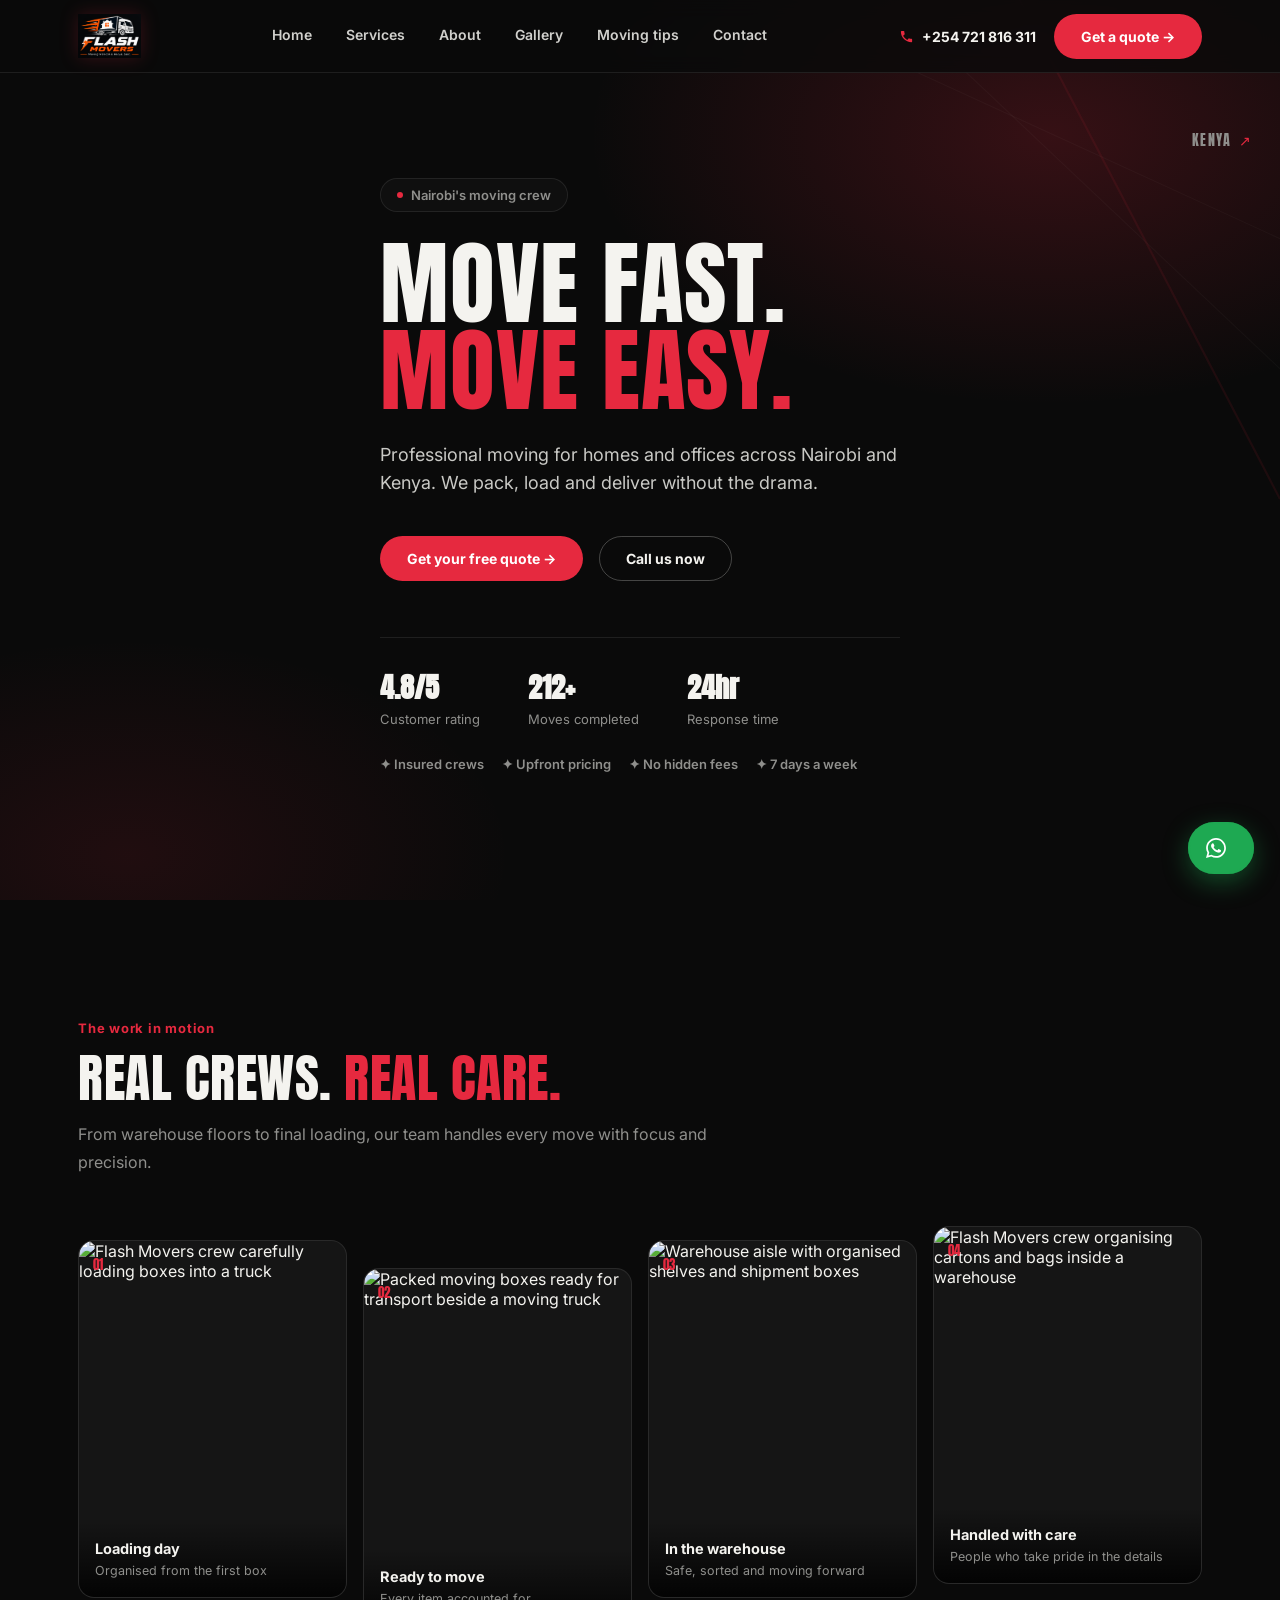
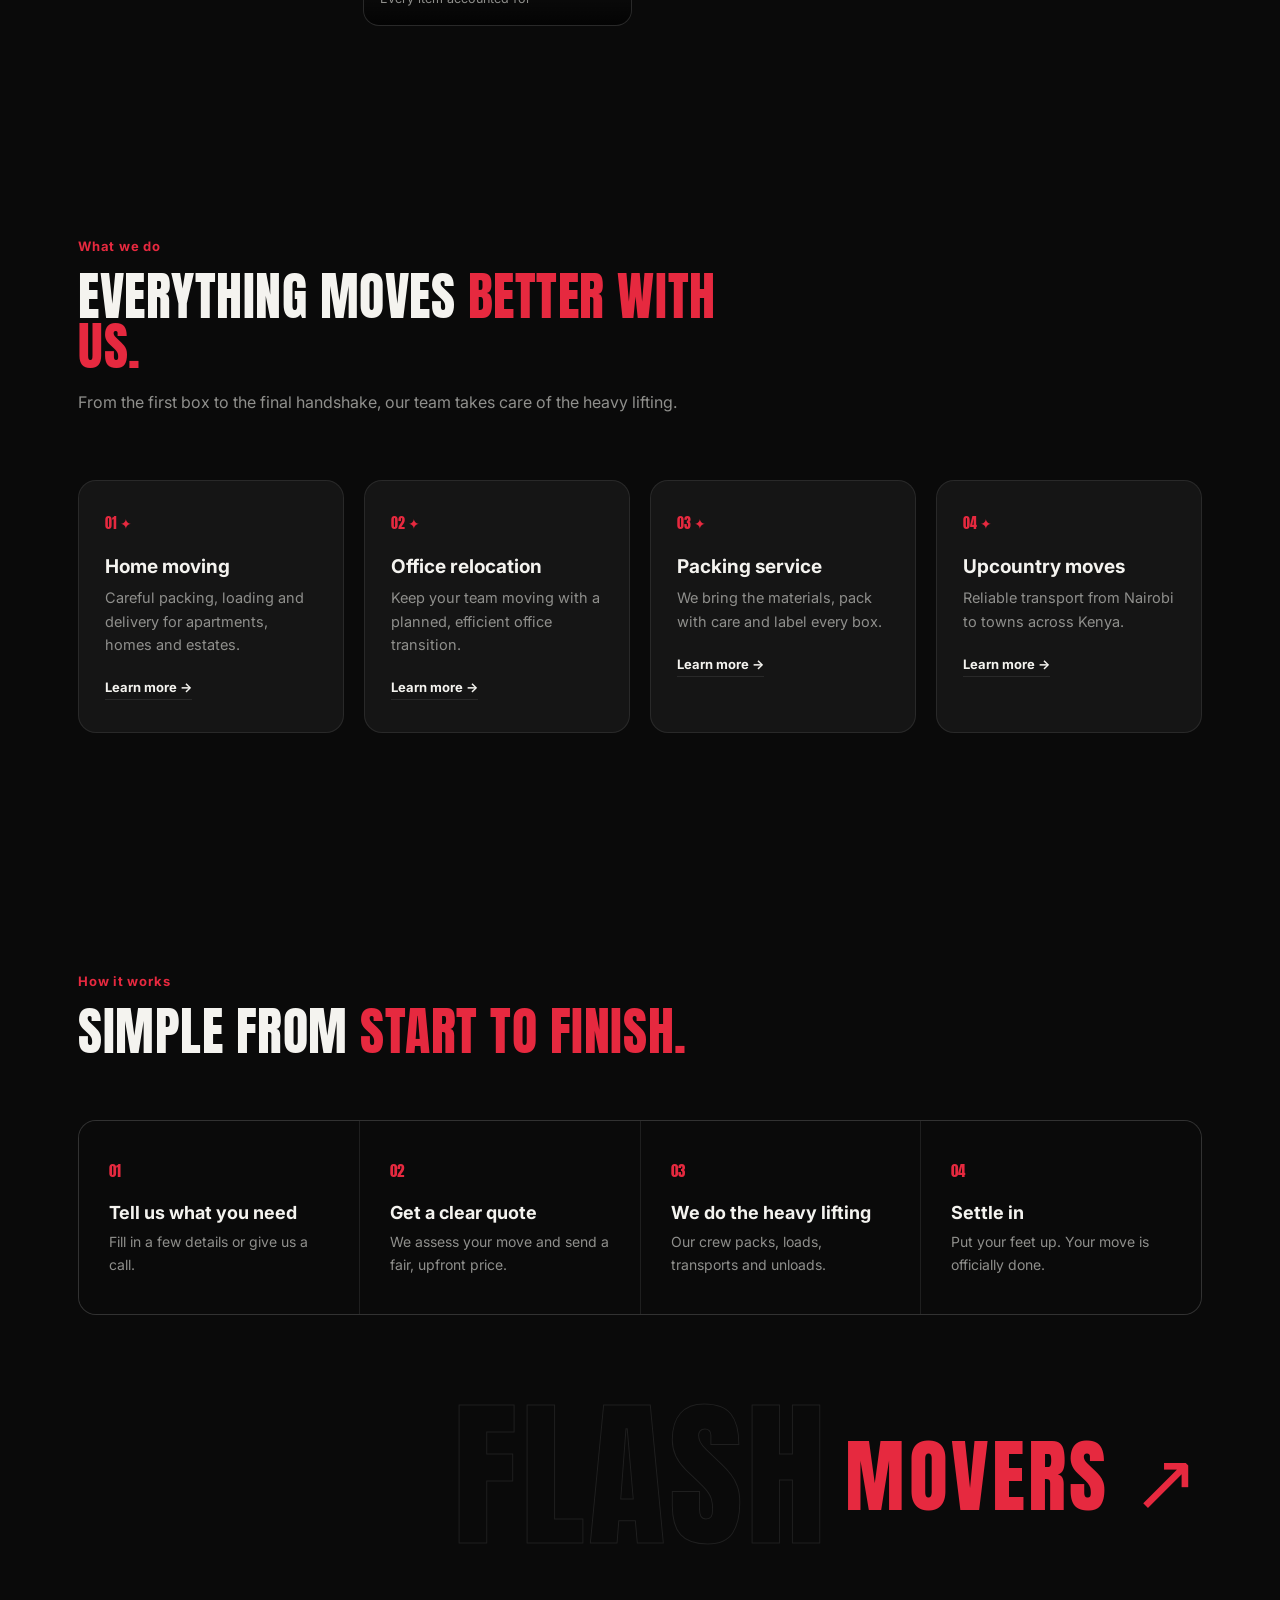
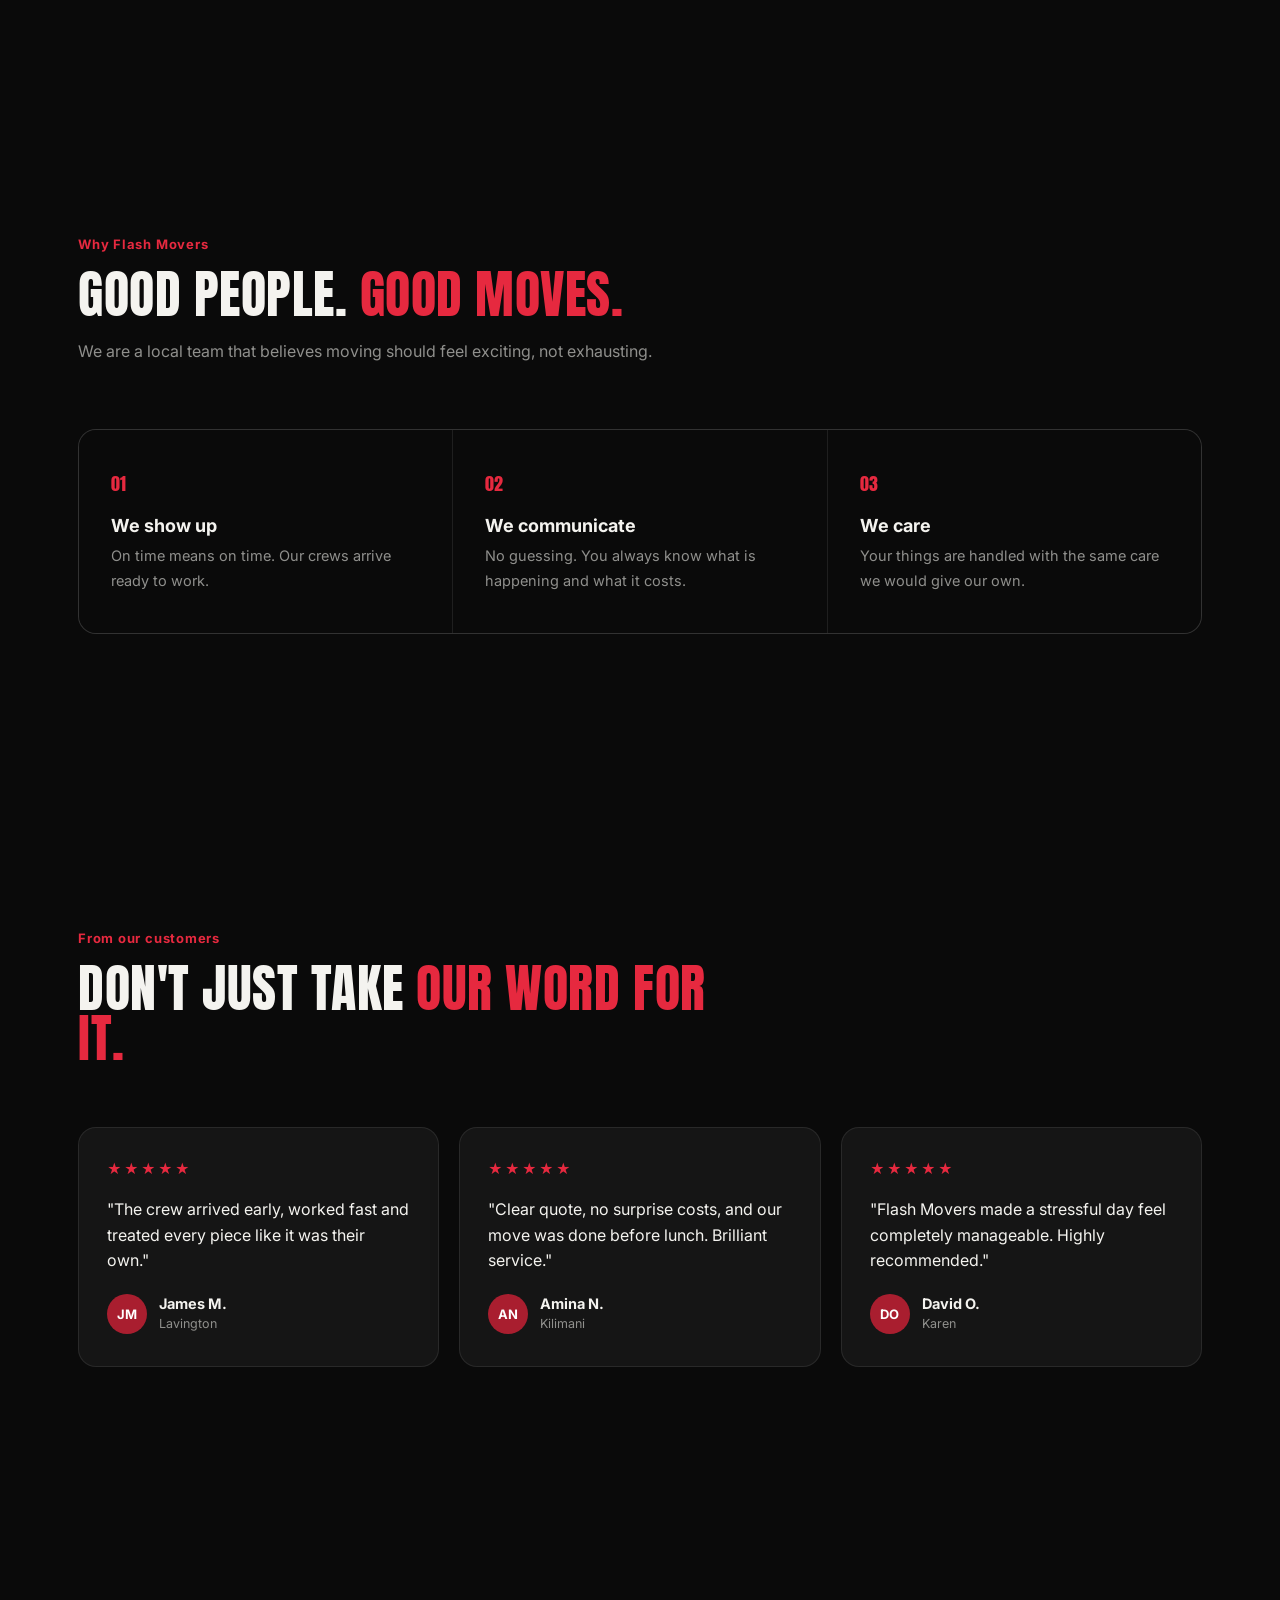
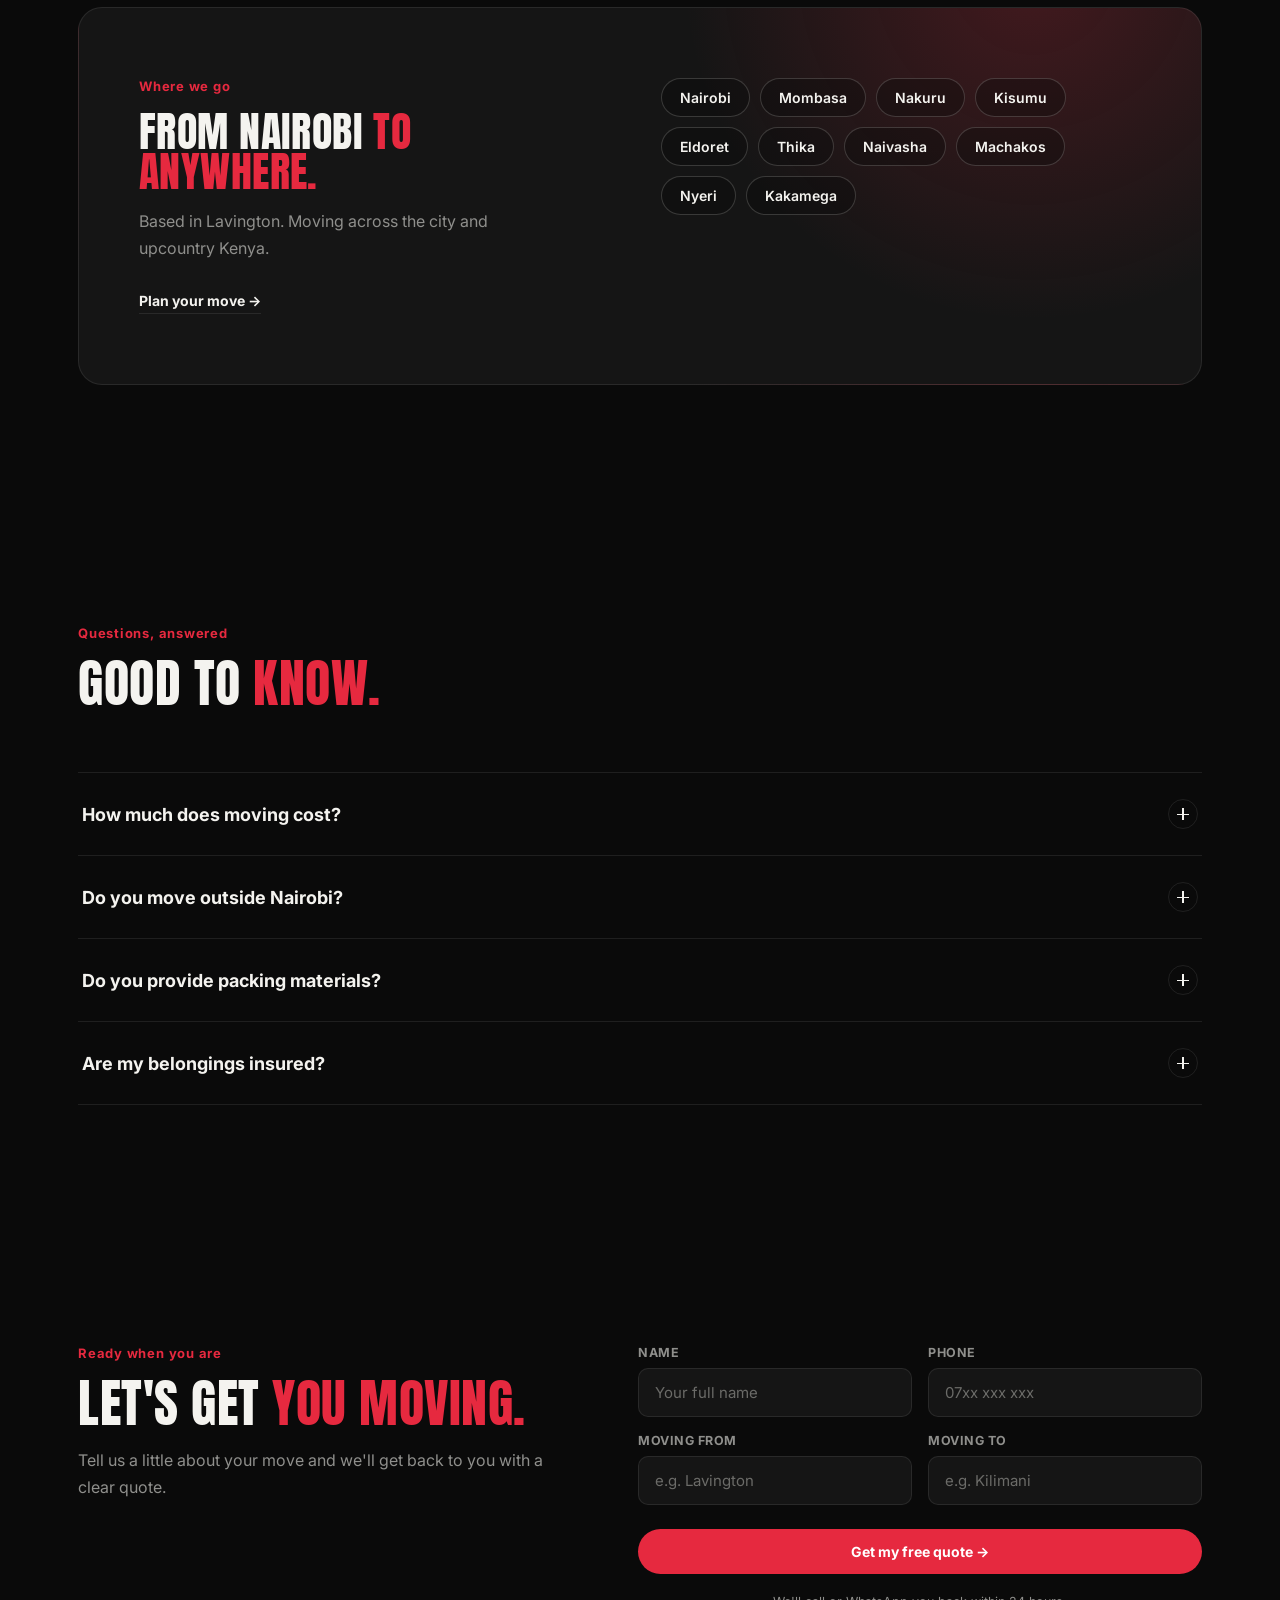
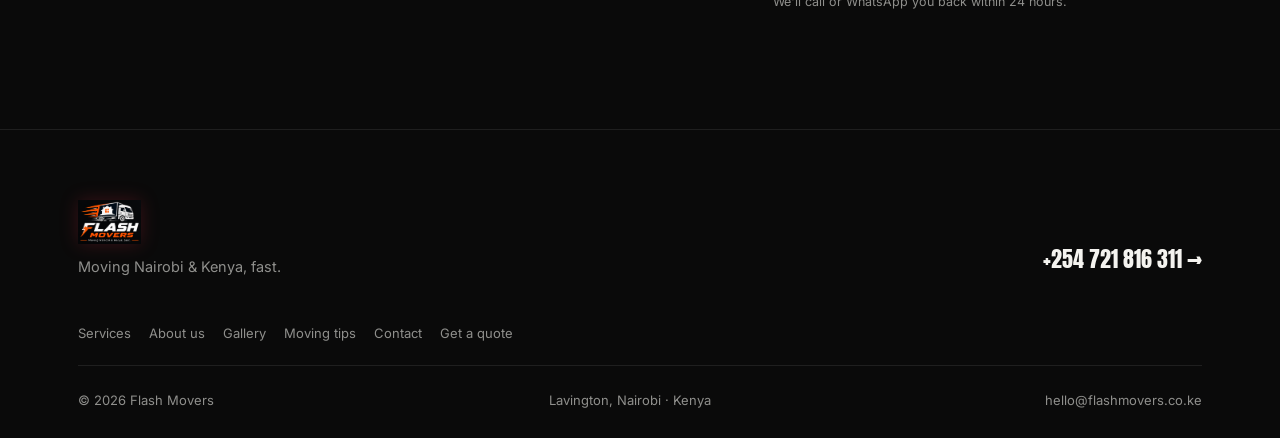
==== commit d67d59e8: "Connect navigation and enable professional multi-page site" ====
--- a/index.html
+++ b/index.html
@@ -52,7 +52,9 @@
 .nav{display:flex;align-items:center;justify-content:space-between;height:72px;}
 .logo{font-family:'Anton',sans-serif;font-size:20px;letter-spacing:0.03em;display:flex;align-items:center;gap:8px;text-transform:uppercase;}
 .logo .bolt{color:var(--red);}
-.logo img{height:44px;width:auto;display:block;}
+.logo img{height:44px;width:auto;display:block;animation:logoFloat 3.8s ease-in-out infinite;filter:drop-shadow(0 0 9px rgba(230,41,63,.2));transform-origin:center}
+@keyframes logoFloat{0%,100%{transform:translateY(0) rotate(-1deg)}50%{transform:translateY(-3px) rotate(1deg)}}
+@media(prefers-reduced-motion:reduce){.logo img{animation:none}}
 .nav-links{display:flex;gap:34px;font-size:14px;font-weight:600;}
 .nav-links a{position:relative;padding-bottom:4px;color:var(--white);opacity:0.85;}
 .nav-links a::after{content:'';position:absolute;left:0;bottom:0;width:0;height:2px;background:var(--red);transition:width .3s ease;}
@@ -339,30 +341,34 @@
 
 <header id="site-header">
   <div class="wrap nav">
-    <a href="#" class="logo" aria-label="Flash Movers home"><img src="[data-uri]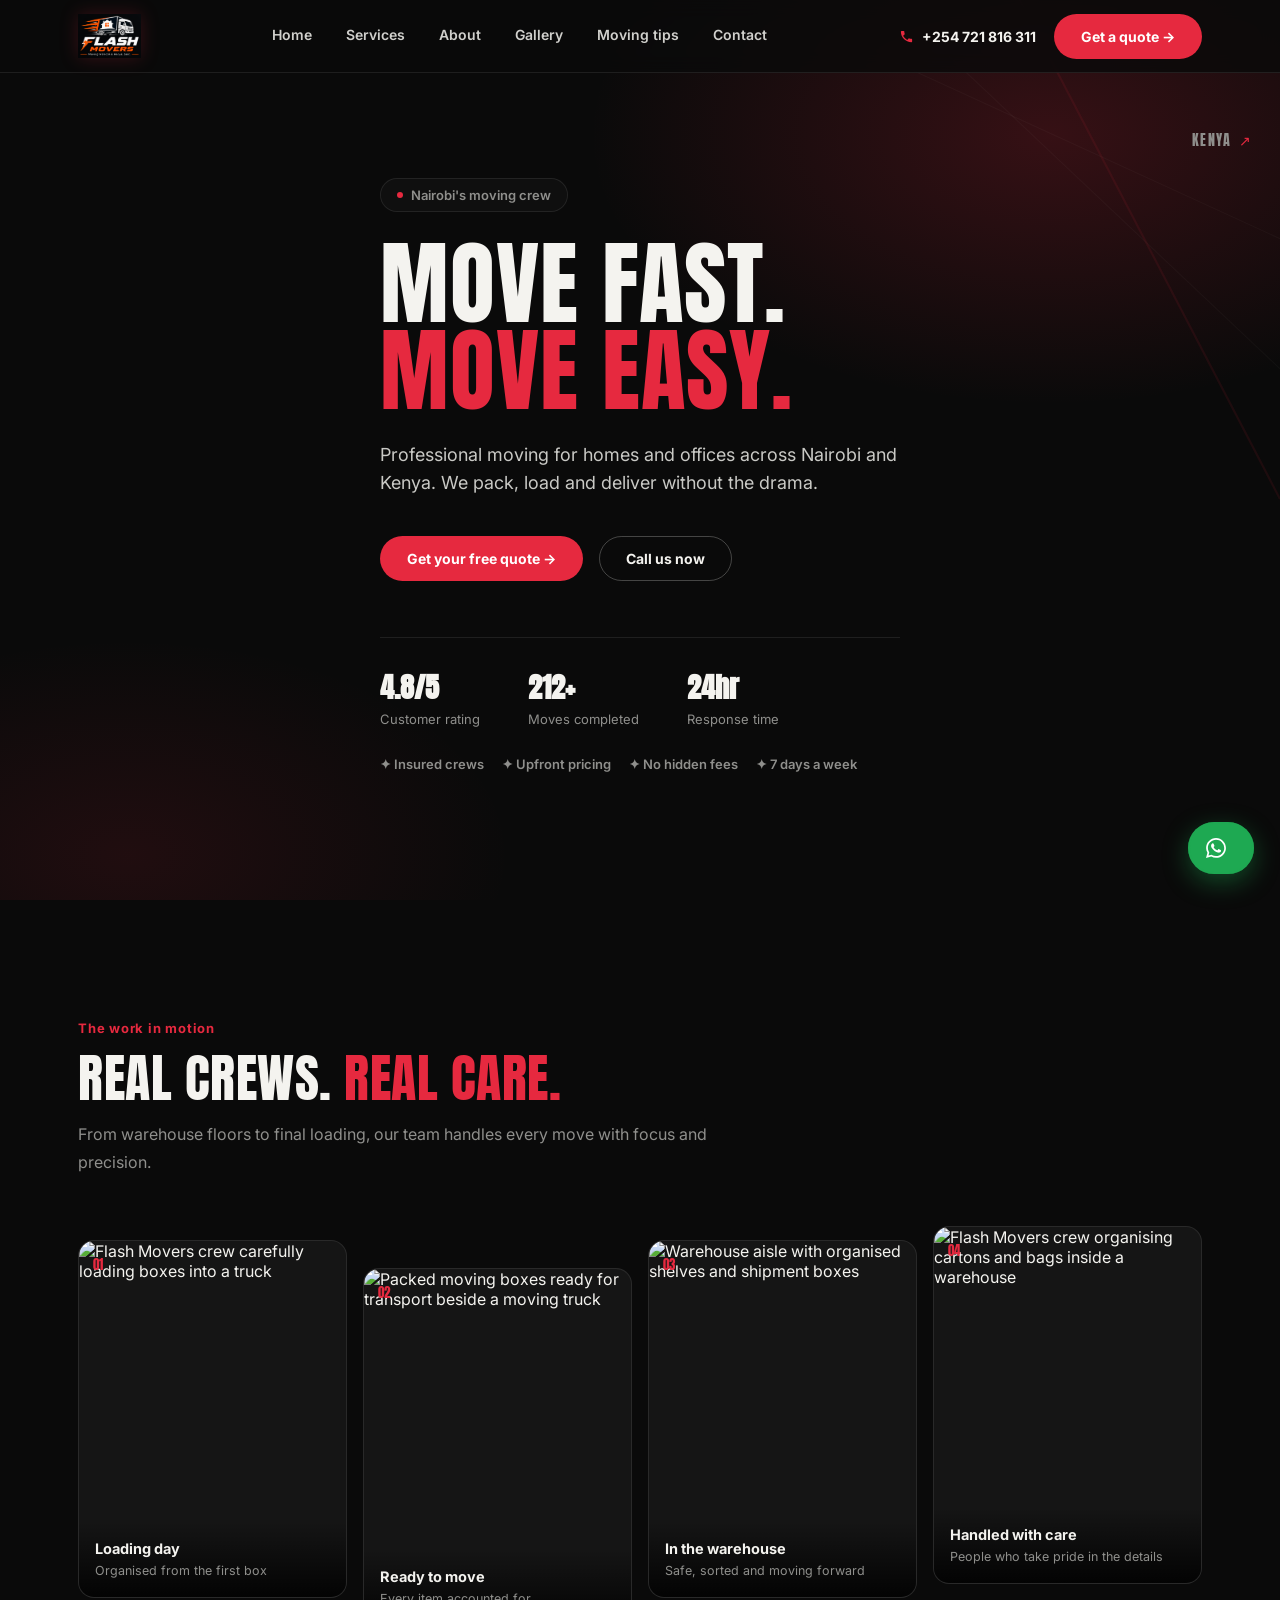
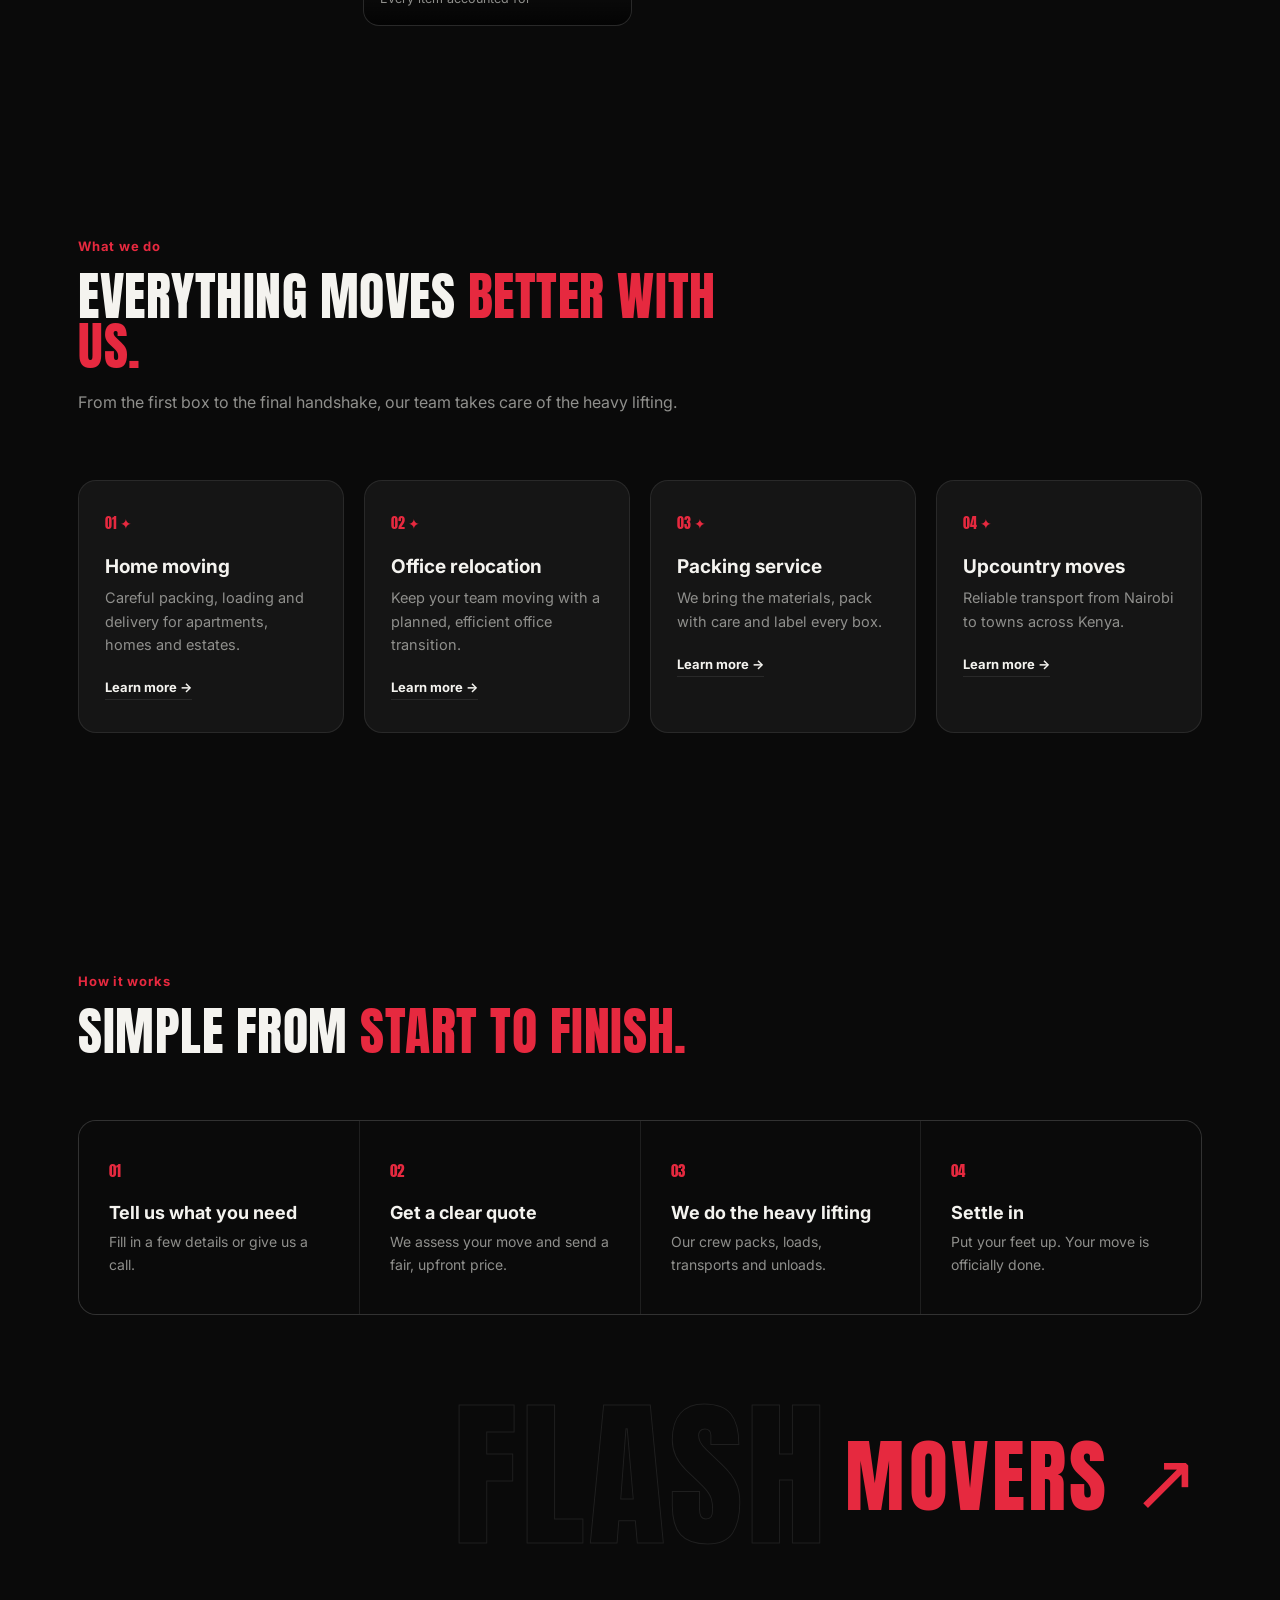
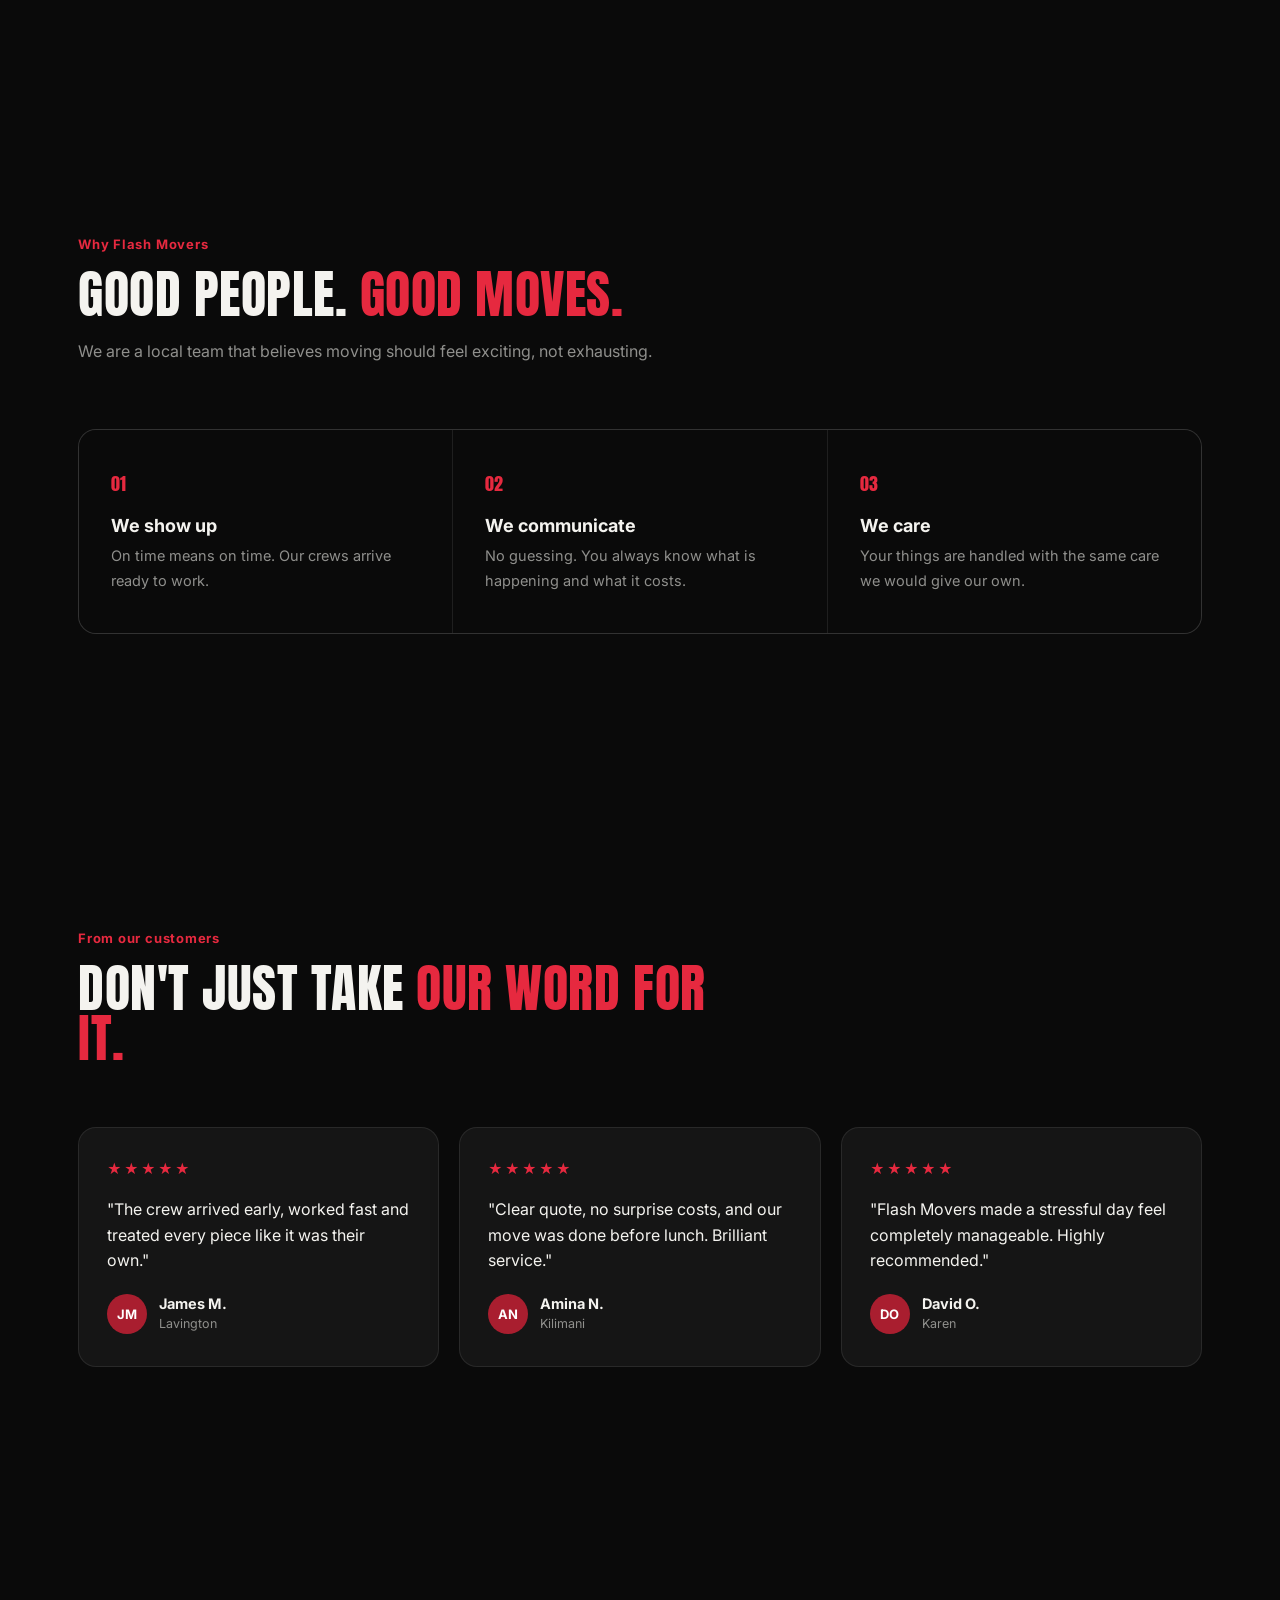
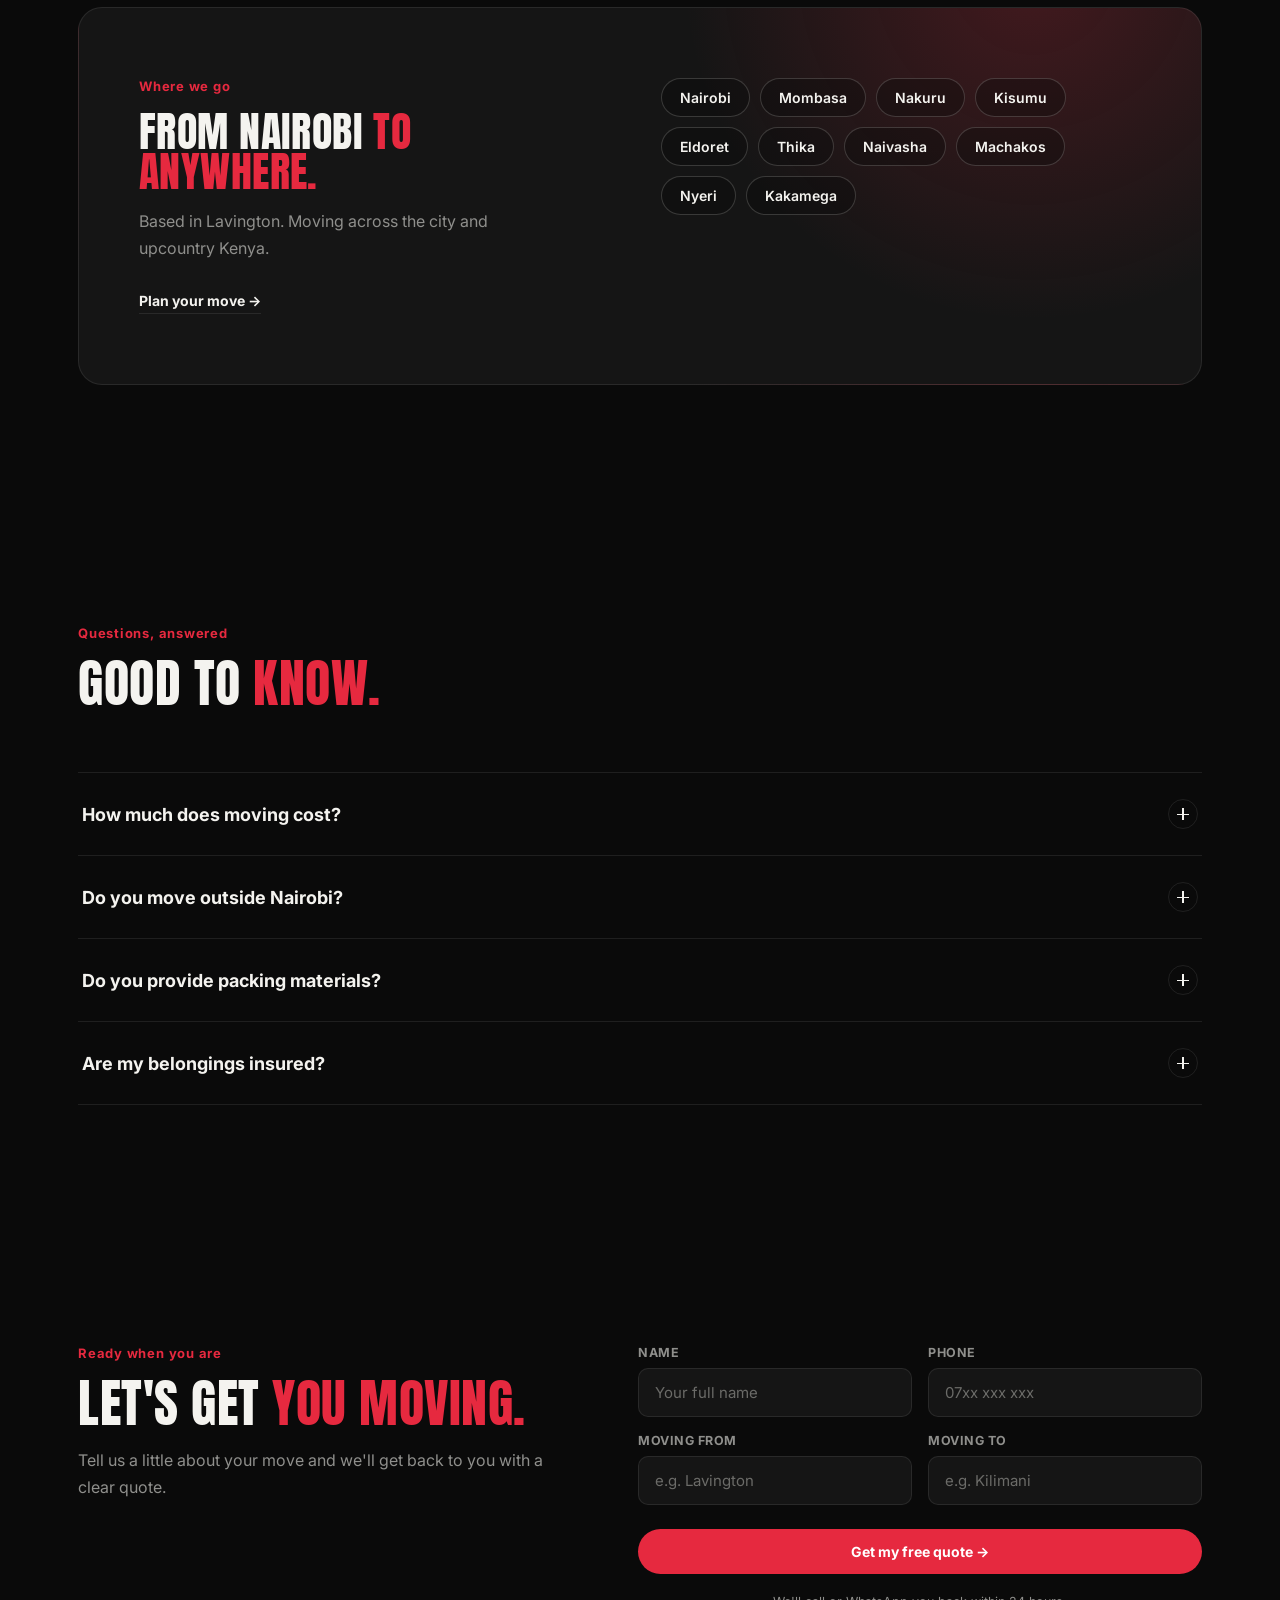
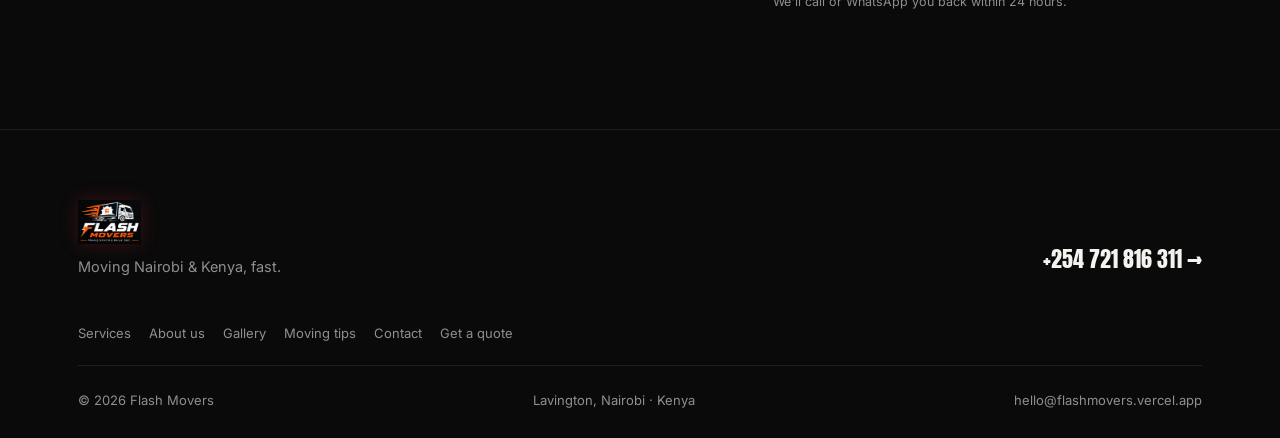
==== commit 3994777d: "Fix SEO URLs to flashmovers.vercel.app" ====
--- a/index.html
+++ b/index.html
@@ -6,6 +6,11 @@
 <meta name="theme-color" content="#090909">
 <meta name="description" content="Professional moving for homes and offices across Nairobi and Kenya. We pack, load and deliver without the drama.">
 <title>Flash Movers | Moving Nairobi &amp; Kenya, fast.</title>
+<link rel="canonical" href="https://flashmovers.vercel.app/">
+<meta property="og:title" content="Flash Movers | Moving Nairobi & Kenya">
+<meta property="og:description" content="Professional home and office moving in Nairobi and across Kenya. Request a moving quote from Flash Movers.">
+<meta property="og:url" content="https://flashmovers.vercel.app/">
+<meta property="og:type" content="website">
 <link rel="preconnect" href="https://fonts.googleapis.com">
 <link rel="preconnect" href="https://fonts.gstatic.com" crossorigin>
 <link href="https://fonts.googleapis.com/css2?family=Anton&family=Inter:wght@400;500;600;700;800&display=swap" rel="stylesheet">
@@ -671,7 +676,7 @@
     <div class="footer-bottom">
       <span>© 2026 Flash Movers</span>
       <span>Lavington, Nairobi · Kenya</span>
-      <a href="mailto:hello@flashmovers.co.ke">hello@flashmovers.co.ke</a>
+      <a href="mailto:hello@flashmovers.vercel.app">hello@flashmovers.vercel.app</a>
     </div>
   </div>
 </footer>
@@ -750,9 +755,9 @@
     ['Moving from', document.getElementById('from').value],
     ['Moving to', document.getElementById('to').value]
   ];
-  const message = 'Hello Flash Movers, I would like a moving quotation.\\n\\n' +
-    values.map(([label, value]) => label + ': ' + value.trim()).join('\\n') +
-    '\\n\\nPlease contact me to discuss pricing and availability.';
+  const message = 'Hello Flash Movers, I would like a moving quotation.\n\n' +
+    values.map(([label, value]) => label + ': ' + value.trim()).join('\n') +
+    '\n\nPlease contact me to discuss pricing and availability.';
   window.open('https://wa.me/254721816311?text=' + encodeURIComponent(message), '_blank', 'noopener,noreferrer');
   const note = form.querySelector('.form-note');
   if (note) note.textContent = 'WhatsApp is opening with your enquiry ready. Please press Send in WhatsApp.';
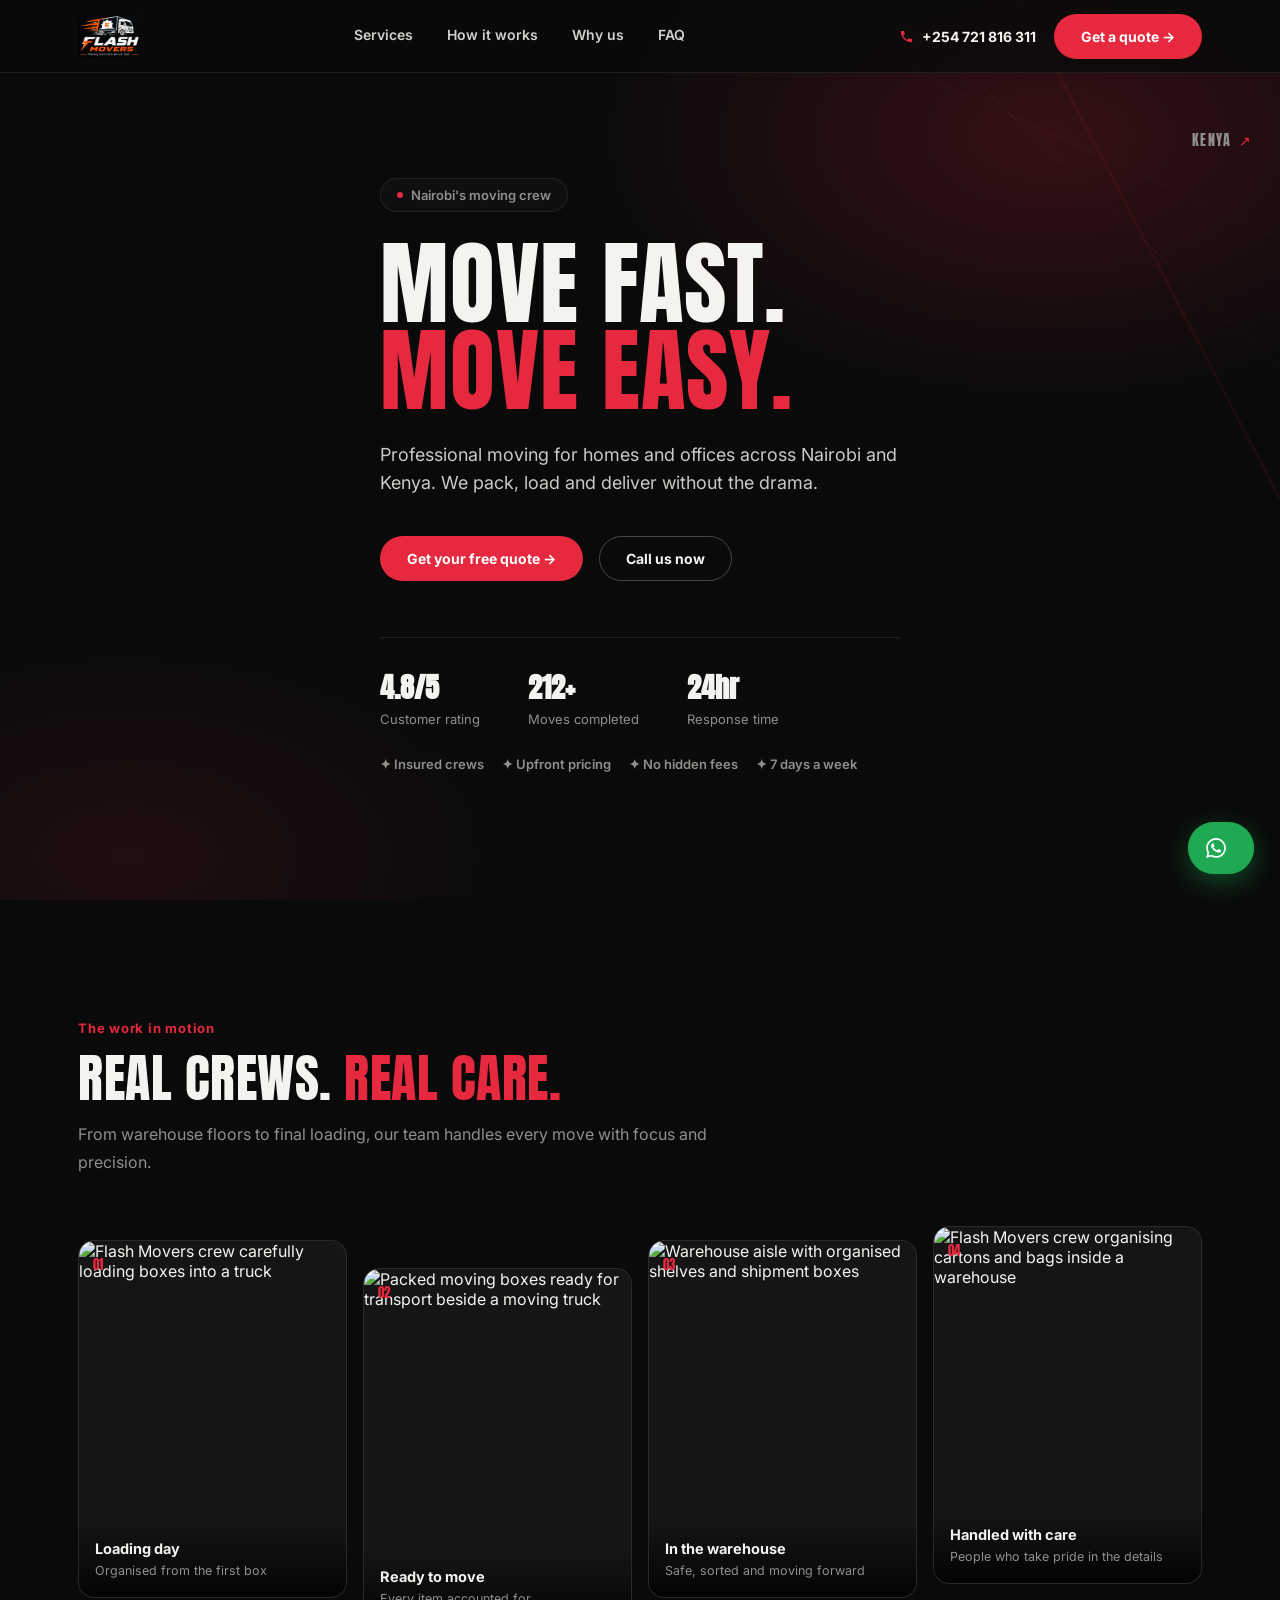
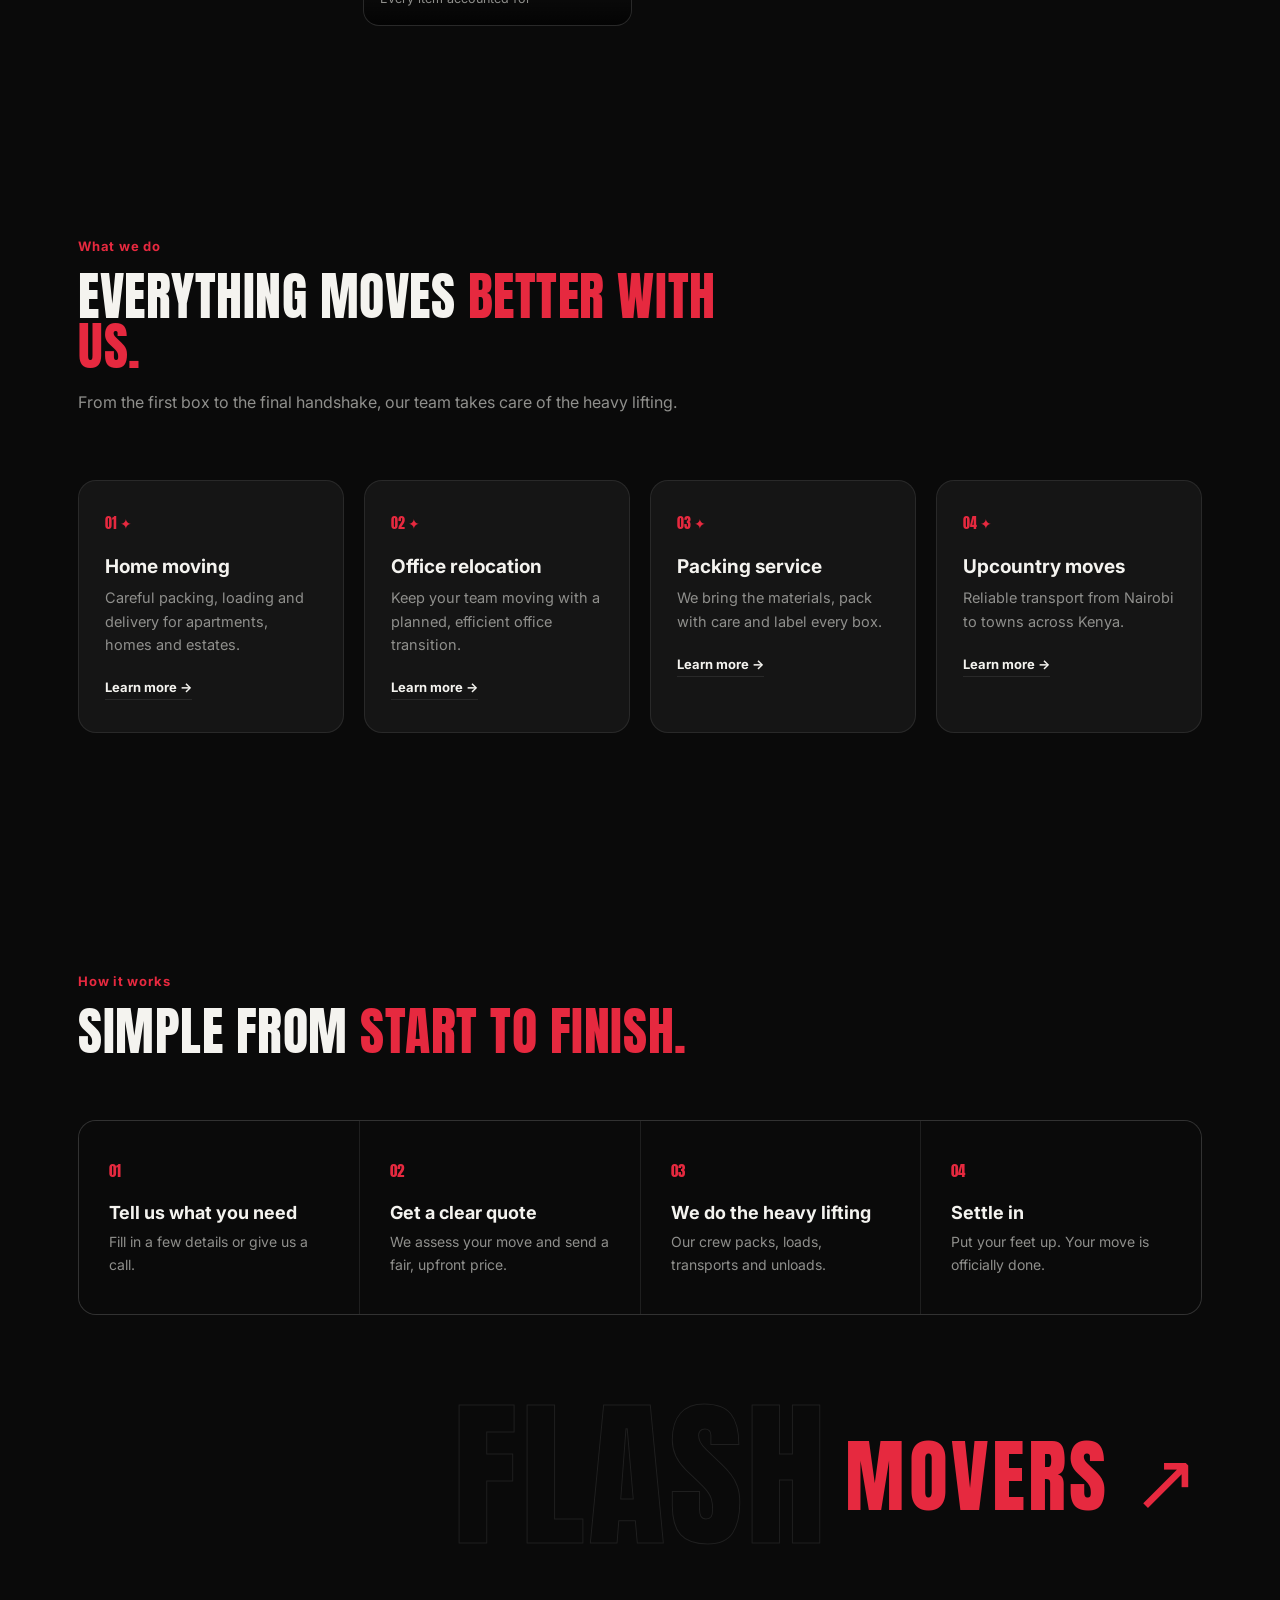
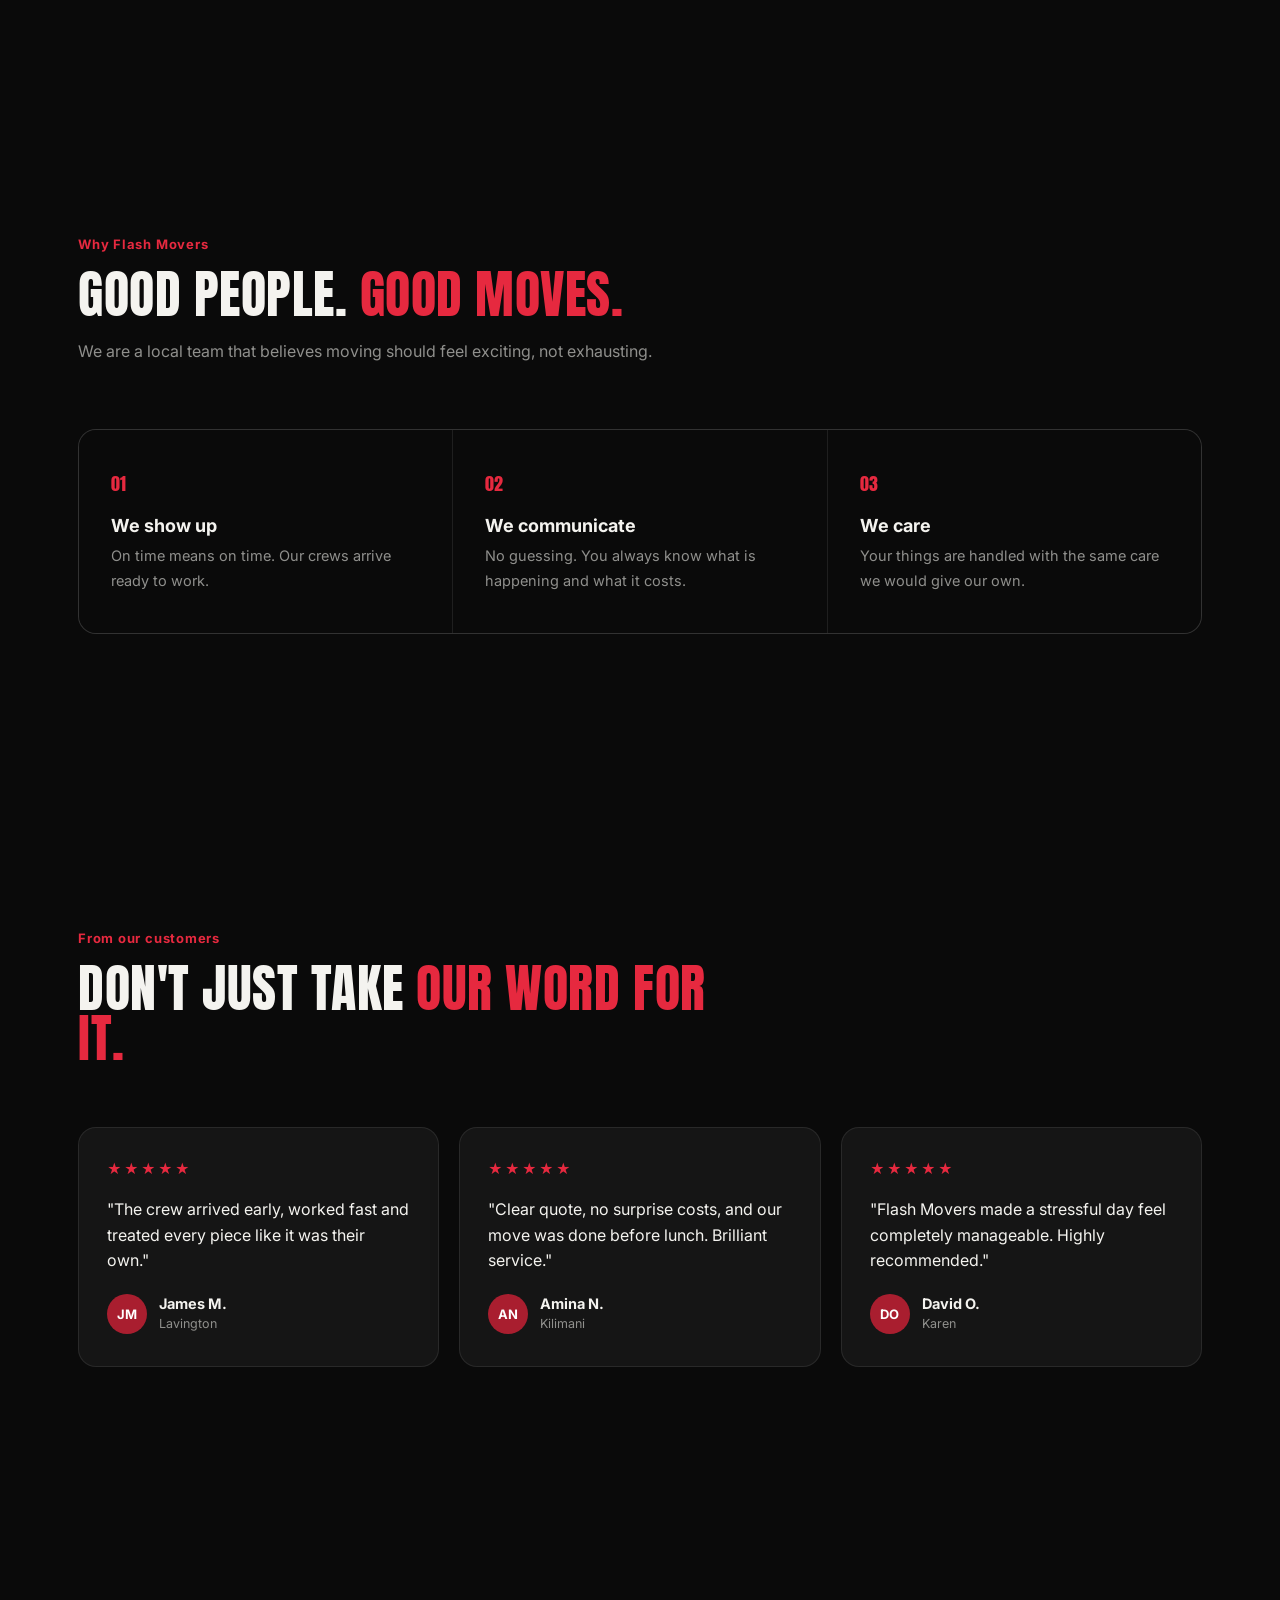
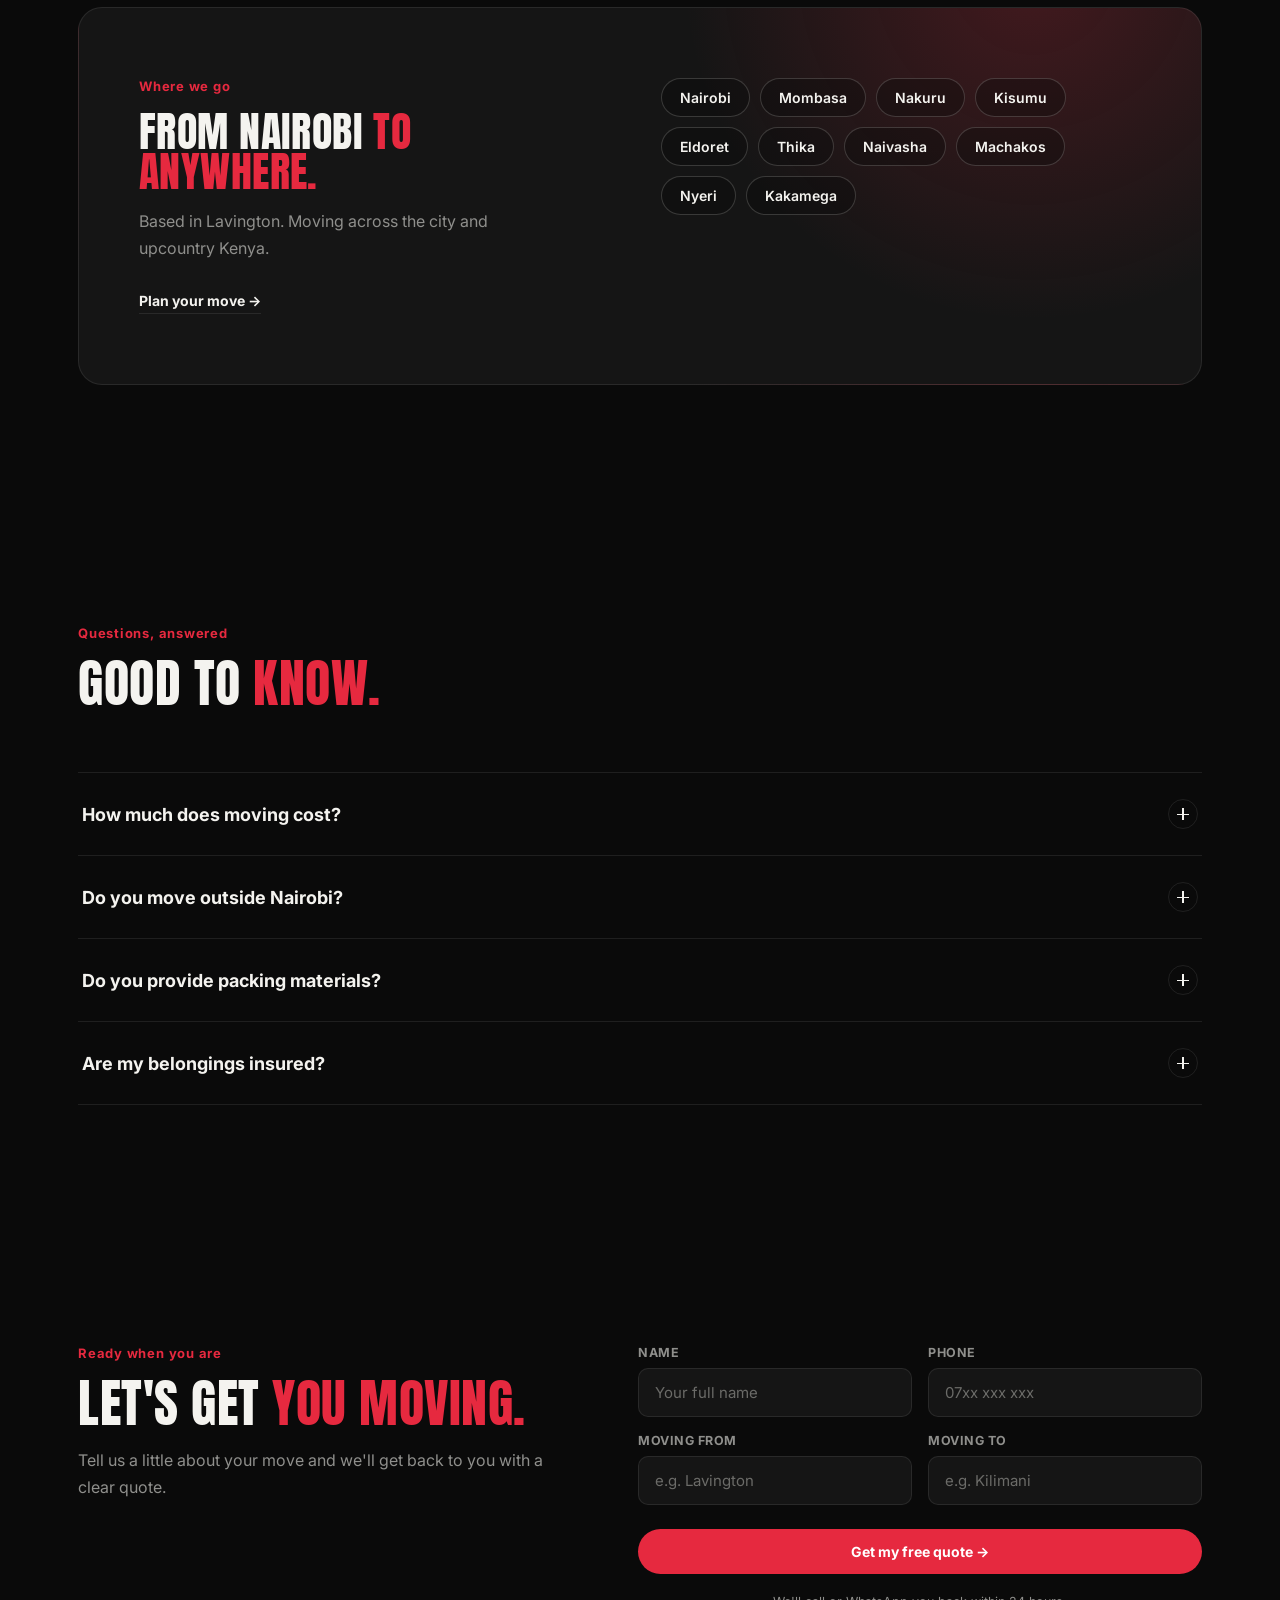
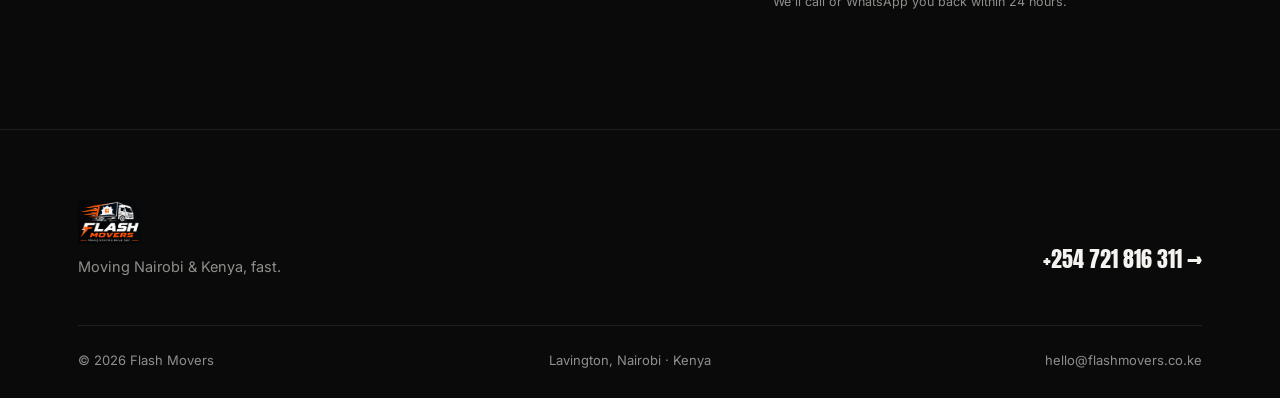
==== commit b94650ac: "Restore website files to pre-conversation version" ====
--- a/index.html
+++ b/index.html
@@ -6,11 +6,6 @@
 <meta name="theme-color" content="#090909">
 <meta name="description" content="Professional moving for homes and offices across Nairobi and Kenya. We pack, load and deliver without the drama.">
 <title>Flash Movers | Moving Nairobi &amp; Kenya, fast.</title>
-<link rel="canonical" href="https://flashmovers.vercel.app/">
-<meta property="og:title" content="Flash Movers | Moving Nairobi & Kenya">
-<meta property="og:description" content="Professional home and office moving in Nairobi and across Kenya. Request a moving quote from Flash Movers.">
-<meta property="og:url" content="https://flashmovers.vercel.app/">
-<meta property="og:type" content="website">
 <link rel="preconnect" href="https://fonts.googleapis.com">
 <link rel="preconnect" href="https://fonts.gstatic.com" crossorigin>
 <link href="https://fonts.googleapis.com/css2?family=Anton&family=Inter:wght@400;500;600;700;800&display=swap" rel="stylesheet">
@@ -57,9 +52,7 @@
 .nav{display:flex;align-items:center;justify-content:space-between;height:72px;}
 .logo{font-family:'Anton',sans-serif;font-size:20px;letter-spacing:0.03em;display:flex;align-items:center;gap:8px;text-transform:uppercase;}
 .logo .bolt{color:var(--red);}
-.logo img{height:44px;width:auto;display:block;animation:logoFloat 3.8s ease-in-out infinite;filter:drop-shadow(0 0 9px rgba(230,41,63,.2));transform-origin:center}
-@keyframes logoFloat{0%,100%{transform:translateY(0) rotate(-1deg)}50%{transform:translateY(-3px) rotate(1deg)}}
-@media(prefers-reduced-motion:reduce){.logo img{animation:none}}
+.logo img{height:44px;width:auto;display:block;}
 .nav-links{display:flex;gap:34px;font-size:14px;font-weight:600;}
 .nav-links a{position:relative;padding-bottom:4px;color:var(--white);opacity:0.85;}
 .nav-links a::after{content:'';position:absolute;left:0;bottom:0;width:0;height:2px;background:var(--red);transition:width .3s ease;}
@@ -346,34 +339,30 @@
 
 <header id="site-header">
   <div class="wrap nav">
-    <a href="index.html" class="logo" aria-label="Flash Movers home"><img src="[data-uri]